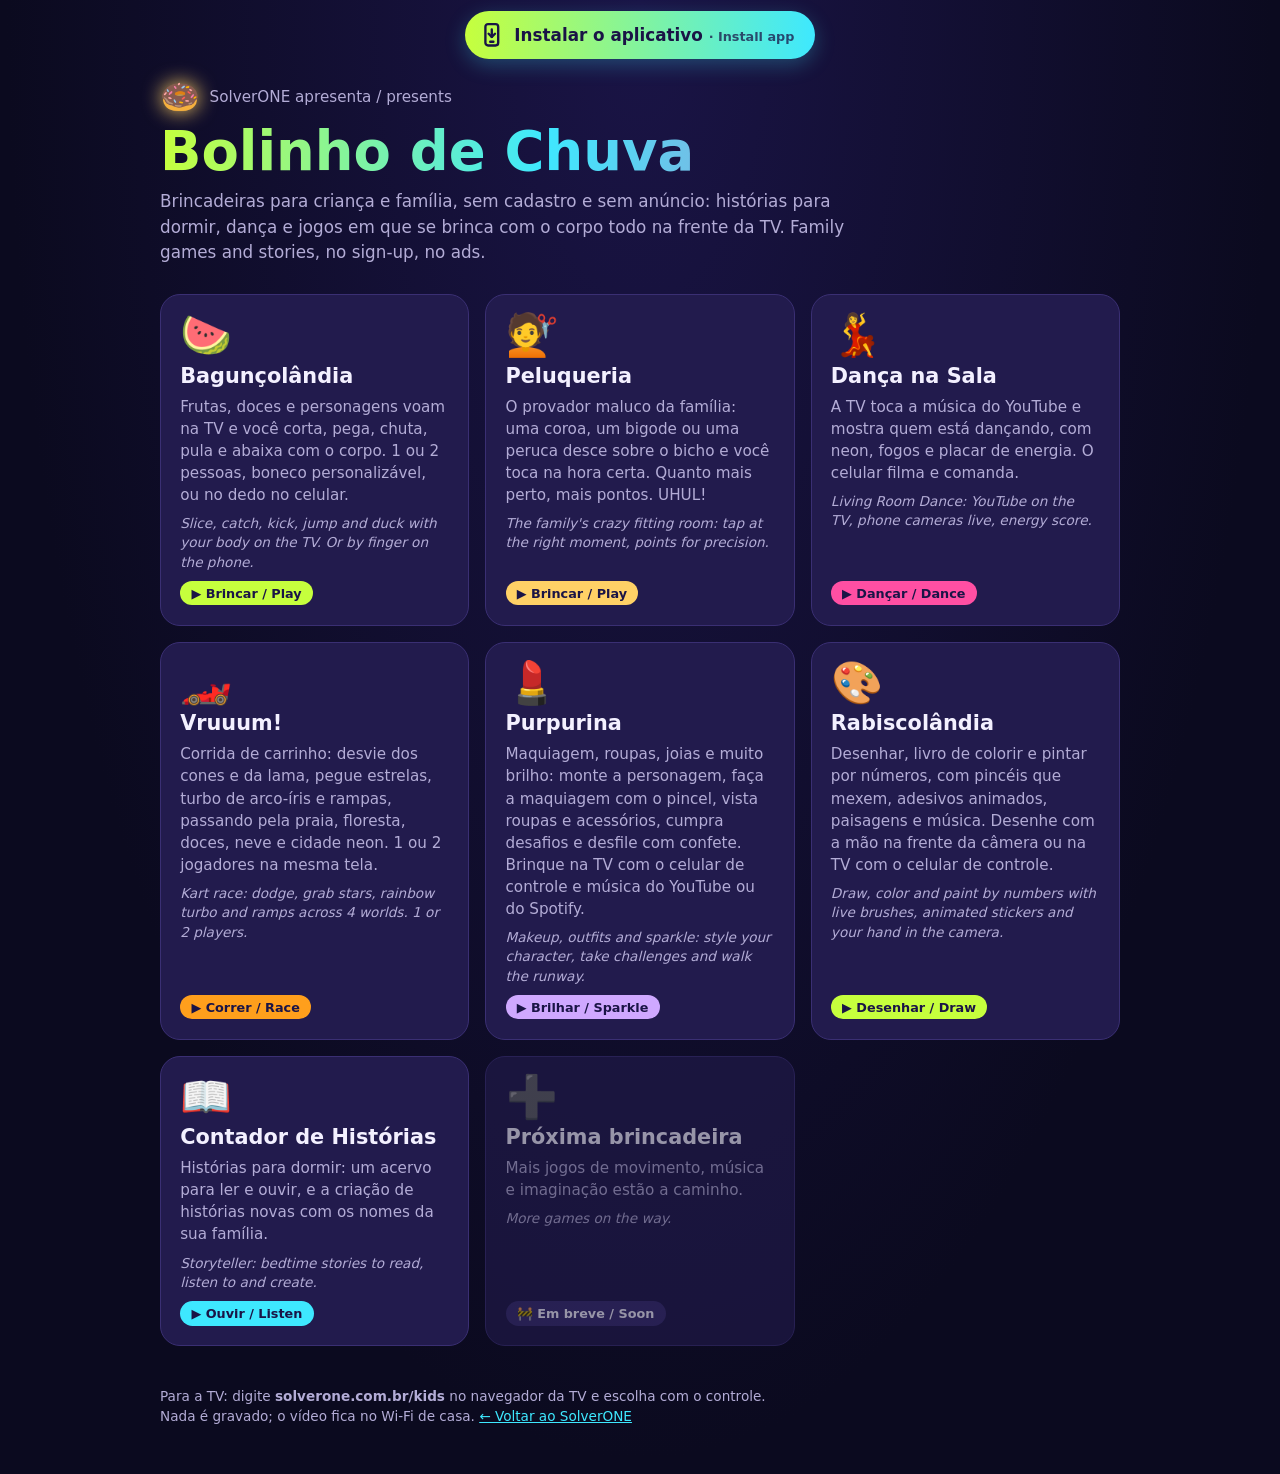
==== bolinho-de-chuva/index.html @ e6a18c1c "Bolinho de Chuva: botão fixo 'Instalar o aplicativo' (celular, computador e TV) Um botão só no topo " ====
<!DOCTYPE html>
<html lang="pt-BR">
<head>
<meta charset="UTF-8">
<meta name="viewport" content="width=device-width, initial-scale=1.0">
<title>Bolinho de Chuva — brincadeiras para a família · SolverONE</title>
<meta name="description" content="Bolinho de Chuva: as brincadeiras da SolverONE para crianças e família. Histórias, dança, corrida e jogos de movimento na TV. / Family games and stories.">
<meta name="theme-color" content="#0b0a1f">
<link rel="icon" href="../FeatureTesting/baguncolandia/icone-192.png">
<link rel="manifest" href="manifest.webmanifest">
<link rel="apple-touch-icon" href="icone-180.png">
<meta name="apple-mobile-web-app-title" content="Bolinho">
<meta name="mobile-web-app-capable" content="yes">
<!--
  Bolinho de Chuva — a "estante" das brincadeiras para criança da SolverONE.
  Para acrescentar uma brincadeira: copie um <a class="card"> abaixo e troque ícone, nome, texto e link.
  PT e EN lado a lado.
  O único script é o do botão fixo "Instalar o aplicativo" no topo: com um toque instala o Bolinho no
  aparelho (manifest.webmanifest + sw.js nesta pasta) e, onde o navegador não instala sozinho, mostra
  o passo a passo daquele aparelho (iPhone, Android, navegador da Samsung, computador, TV).
-->
<style>
:root{--bg:#0b0a1f;--bg2:#1a1446;--card:#221b4d;--text:#f3f0ff;--muted:#b3acd6;--border:#3a2f73;--lima:#c6ff3d;--rosa:#ff4fa3;--ciano:#3ee8ff;--ouro:#ffd166}
*{box-sizing:border-box;margin:0}
body{font-family:system-ui,-apple-system,'Segoe UI',Roboto,sans-serif;background:radial-gradient(ellipse at 50% 0%,var(--bg2),var(--bg) 70%);color:var(--text);min-height:100vh;padding:1.5rem 1rem 3rem}
.wrap{max-width:60rem;margin:0 auto}
.marca{display:flex;align-items:center;gap:.6rem;color:var(--muted);font-size:.95rem}
.marca span{font-size:2rem;filter:drop-shadow(0 0 10px var(--ouro))}
h1{font-size:clamp(2rem,6vw,3.4rem);line-height:1.05;margin:.4rem 0 .6rem;background:linear-gradient(90deg,var(--lima),var(--ciano) 40%,var(--rosa));-webkit-background-clip:text;background-clip:text;color:transparent}
.sub{color:var(--muted);font-size:1.05rem;line-height:1.5;max-width:46rem}
.grid{display:grid;grid-template-columns:repeat(auto-fit,minmax(16rem,1fr));gap:1rem;margin-top:1.8rem}
.card{display:flex;flex-direction:column;gap:.5rem;background:var(--card);border:1px solid var(--border);border-radius:20px;padding:1.2rem;text-decoration:none;color:inherit;transition:transform .15s ease-out,box-shadow .15s;min-height:44px}
.card:hover,.card:focus-visible{transform:translateY(-3px);box-shadow:0 0 0 2px var(--c),0 12px 30px rgba(0,0,0,.4);outline:none}
.card .ico{font-size:2.6rem;line-height:1}
.card h2{font-size:1.3rem}
.card p{color:var(--muted);line-height:1.45;font-size:.95rem}
.card .tag{align-self:flex-start;margin-top:auto;font-size:.8rem;font-weight:700;color:#1a1446;background:var(--c);padding:.3rem .7rem;border-radius:999px}
.card .en{color:var(--muted);font-size:.85rem;font-style:italic}
.breve{opacity:.6}
.breve .tag{background:var(--border);color:var(--text)}
footer{margin-top:2.5rem;color:var(--muted);font-size:.85rem;line-height:1.5}
footer a{color:var(--ciano)}
/* Botão fixo de instalar */
body{padding-top:0}
.instalar{position:sticky;top:0;z-index:10;display:flex;justify-content:center;padding:.7rem 0 .8rem;margin-bottom:.4rem;pointer-events:none}
.instalar .btn-inst{pointer-events:auto}
.instalar[hidden]{display:none}
.btn-inst{display:inline-flex;align-items:center;gap:.6rem;min-height:48px;padding:.55rem 1.3rem .55rem .9rem;border:0;border-radius:999px;font:inherit;font-weight:800;font-size:1.05rem;color:#1a1446;background:linear-gradient(90deg,var(--lima),var(--ciano));box-shadow:0 6px 20px rgba(62,232,255,.25);cursor:pointer}
.btn-inst svg{width:1.6rem;height:1.6rem;flex:none}
.btn-inst small{font-weight:600;font-size:.8rem;opacity:.75}
.btn-inst:hover,.btn-inst:focus-visible{outline:3px solid var(--ouro);outline-offset:3px}
.btn-inst.ok{background:var(--lima)}
.passos-fundo{position:fixed;inset:0;z-index:20;background:rgba(5,4,20,.7);display:flex;align-items:flex-end;justify-content:center;padding:1rem;opacity:0;transition:opacity .2s ease-out}
.passos-fundo[hidden]{display:none}
.passos-fundo.aberto{opacity:1}
.passos{background:var(--card);border:1px solid var(--border);border-radius:20px;max-width:30rem;width:100%;max-height:90vh;overflow:auto;padding:1.3rem 1.3rem 1.1rem;transform:translateY(24px);transition:transform .2s ease-out}
.passos-fundo.aberto .passos{transform:none}
@media (min-width:40rem){.passos-fundo{align-items:center}}
.passos-topo{display:flex;align-items:center;gap:.7rem;margin-bottom:.8rem}
.passos-topo img{width:48px;height:48px;border-radius:12px}
.passos h2{font-size:1.2rem;flex:1}
.fechar{width:44px;height:44px;border:0;border-radius:50%;background:var(--border);color:var(--text);font-size:1.3rem;cursor:pointer;flex:none}
.passos ol{padding-left:1.4rem;line-height:1.55;margin:.6rem 0}
.passos li{margin:.35rem 0}
.passos p{line-height:1.5;margin:.5rem 0}
.passos .en{color:var(--muted);font-size:.85rem;font-style:italic}
.passos .aviso{background:rgba(255,209,102,.12);border-left:3px solid var(--ouro);padding:.5rem .7rem;border-radius:8px}
.passos a{color:var(--ciano)}
.passos a.b-forte{color:#1a1446}
.passos-botoes{display:flex;flex-wrap:wrap;gap:.6rem;margin-top:1rem}
.passos-botoes a,.passos-botoes button{min-height:44px;padding:.5rem 1rem;border-radius:999px;font:inherit;font-weight:700;cursor:pointer;text-decoration:none;display:inline-flex;align-items:center;border:0}
.b-forte{background:var(--lima);color:#1a1446}
.b-leve{background:transparent;color:var(--text);border:1px solid var(--border)!important}
@media (prefers-reduced-motion:reduce){.card,.passos,.passos-fundo{transition:none}}
</style>
</head>
<body>
<div class="wrap">
  <div class="instalar" id="instalar">
    <button type="button" class="btn-inst" id="btnInstalar" aria-haspopup="dialog">
      <svg viewBox="0 0 24 24" fill="none" stroke="currentColor" stroke-width="2.2" stroke-linecap="round" stroke-linejoin="round" aria-hidden="true"><rect x="6" y="2" width="12" height="20" rx="2.5"/><path d="M12 7v7"/><path d="M9 11l3 3 3-3"/><path d="M10.5 18.5h3"/></svg>
      <span id="txtInstalar">Instalar o aplicativo <small>· Install app</small></span>
    </button>
  </div>
  <div class="marca"><span>🍩</span> SolverONE apresenta / presents</div>
  <h1>Bolinho de Chuva</h1>
  <p class="sub">Brincadeiras para criança e família, sem cadastro e sem anúncio: histórias para dormir, dança e jogos em que se brinca com o corpo todo na frente da TV. <span class="en">Family games and stories, no sign-up, no ads.</span></p>

  <div class="grid">
    <a class="card" style="--c:#c6ff3d" href="https://solverone.com.br/FeatureTesting/baguncolandia/">
      <div class="ico">🍉</div>
      <h2>Bagunçolândia</h2>
      <p>Frutas, doces e personagens voam na TV e você corta, pega, chuta, pula e abaixa com o corpo. 1 ou 2 pessoas, boneco personalizável, ou no dedo no celular.</p>
      <p class="en">Slice, catch, kick, jump and duck with your body on the TV. Or by finger on the phone.</p>
      <span class="tag">▶ Brincar / Play</span>
    </a>
    <a class="card" style="--c:#ffd166" href="https://solverone.com.br/FeatureTesting/peluqueria/">
      <div class="ico">💇</div>
      <h2>Peluqueria</h2>
      <p>O provador maluco da família: uma coroa, um bigode ou uma peruca desce sobre o bicho e você toca na hora certa. Quanto mais perto, mais pontos. UHUL!</p>
      <p class="en">The family's crazy fitting room: tap at the right moment, points for precision.</p>
      <span class="tag">▶ Brincar / Play</span>
    </a>
    <a class="card" style="--c:#ff4fa3" href="https://solverone.com.br/FeatureTesting/danca-na-sala.html">
      <div class="ico">💃</div>
      <h2>Dança na Sala</h2>
      <p>A TV toca a música do YouTube e mostra quem está dançando, com neon, fogos e placar de energia. O celular filma e comanda.</p>
      <p class="en">Living Room Dance: YouTube on the TV, phone cameras live, energy score.</p>
      <span class="tag">▶ Dançar / Dance</span>
    </a>
    <a class="card" style="--c:#ff9f1c" href="https://solverone.com.br/FeatureTesting/vruuum/">
      <div class="ico">🏎️</div>
      <h2>Vruuum!</h2>
      <p>Corrida de carrinho: desvie dos cones e da lama, pegue estrelas, turbo de arco-íris e rampas, passando pela praia, floresta, doces, neve e cidade neon. 1 ou 2 jogadores na mesma tela.</p>
      <p class="en">Kart race: dodge, grab stars, rainbow turbo and ramps across 4 worlds. 1 or 2 players.</p>
      <span class="tag">▶ Correr / Race</span>
    </a>
    <a class="card" style="--c:#cfa8ff" href="https://solverone.com.br/FeatureTesting/purpurina/">
      <div class="ico">💄</div>
      <h2>Purpurina</h2>
      <p>Maquiagem, roupas, joias e muito brilho: monte a personagem, faça a maquiagem com o pincel, vista roupas e acessórios, cumpra desafios e desfile com confete. Brinque na TV com o celular de controle e música do YouTube ou do Spotify.</p>
      <p class="en">Makeup, outfits and sparkle: style your character, take challenges and walk the runway.</p>
      <span class="tag">▶ Brilhar / Sparkle</span>
    </a>
    <a class="card" style="--c:#c6ff3d" href="https://solverone.com.br/FeatureTesting/rabiscolandia/">
      <div class="ico">🎨</div>
      <h2>Rabiscolândia</h2>
      <p>Desenhar, livro de colorir e pintar por números, com pincéis que mexem, adesivos animados, paisagens e música. Desenhe com a mão na frente da câmera ou na TV com o celular de controle.</p>
      <p class="en">Draw, color and paint by numbers with live brushes, animated stickers and your hand in the camera.</p>
      <span class="tag">▶ Desenhar / Draw</span>
    </a>
    <a class="card" style="--c:#3ee8ff" href="https://solverone.com.br/contador-de-historias/">
      <div class="ico">📖</div>
      <h2>Contador de Histórias</h2>
      <p>Histórias para dormir: um acervo para ler e ouvir, e a criação de histórias novas com os nomes da sua família.</p>
      <p class="en">Storyteller: bedtime stories to read, listen to and create.</p>
      <span class="tag">▶ Ouvir / Listen</span>
    </a>
    <a class="card breve" style="--c:#ffd166" href="#" aria-disabled="true" tabindex="-1">
      <div class="ico">➕</div>
      <h2>Próxima brincadeira</h2>
      <p>Mais jogos de movimento, música e imaginação estão a caminho.</p>
      <p class="en">More games on the way.</p>
      <span class="tag">🚧 Em breve / Soon</span>
    </a>
  </div>

  <footer>
    <p>Para a TV: digite <b>solverone.com.br/kids</b> no navegador da TV e escolha com o controle.</p>
    <p>Nada é gravado; o vídeo fica no Wi-Fi de casa. <a href="https://solverone.com.br/">← Voltar ao SolverONE</a></p>
  </footer>
</div>

<div class="passos-fundo" id="passosFundo" hidden>
  <div class="passos" role="dialog" aria-modal="true" aria-labelledby="passosTitulo">
    <div class="passos-topo">
      <img src="icone-192.png" alt="">
      <h2 id="passosTitulo">Instalar o Bolinho de Chuva</h2>
      <button type="button" class="fechar" id="passosFechar" aria-label="Fechar / Close">✕</button>
    </div>
    <div id="passosCorpo"></div>
    <div class="passos-botoes">
      <button type="button" class="b-leve" id="jaInstalei">✓ Já instalei / Done</button>
    </div>
  </div>
</div>

<script>
/*
  Botão "Instalar o aplicativo". Um botão só, para qualquer aparelho:
  - Chrome, Edge, Samsung no Android e Chrome/Edge no computador entregam a janela de instalar
    (beforeinstallprompt): o toque instala na hora.
  - Onde o navegador não tem essa janela (iPhone, Mac, Firefox, TV, navegador dentro de outro app),
    o toque abre o passo a passo daquele aparelho, detectado sem perguntar.
  - Já aberto como aplicativo, o botão some. "Já instalei" também esconde (se o navegador voltar a
    oferecer a instalação, é porque não está instalado, e o botão volta).
*/
(function () {
  var ua = navigator.userAgent;
  var barra = document.getElementById('instalar');
  var botao = document.getElementById('btnInstalar');
  var texto = document.getElementById('txtInstalar');
  var fundo = document.getElementById('passosFundo');
  var corpo = document.getElementById('passosCorpo');
  var CHAVE = 'bolinho:instalado';
  var pedido = null; // janela de instalar guardada pelo navegador

  function ler() { try { return localStorage.getItem(CHAVE); } catch (e) { return null; } }
  function gravar(v) { try { if (v) localStorage.setItem(CHAVE, v); else localStorage.removeItem(CHAVE); } catch (e) {} }

  var comoApp = (window.matchMedia && (matchMedia('(display-mode: standalone)').matches || matchMedia('(display-mode: fullscreen)').matches || matchMedia('(display-mode: minimal-ui)').matches)) || navigator.standalone === true;
  if (comoApp) { barra.hidden = true; return; }
  if (ler()) barra.hidden = true;

  if ('serviceWorker' in navigator) {
    window.addEventListener('load', function () { navigator.serviceWorker.register('sw.js').catch(function () {}); });
  }

  window.addEventListener('beforeinstallprompt', function (e) {
    e.preventDefault();
    pedido = e;
    gravar(null);       // o navegador diz que ainda não está instalado
    barra.hidden = false;
  });
  window.addEventListener('appinstalled', function () {
    pedido = null;
    gravar('1');
    pronto();
  });

  function pronto() {
    botao.classList.add('ok');
    texto.innerHTML = '✓ Instalado! Procure o ícone Bolinho <small>· Installed!</small>';
    setTimeout(function () { barra.hidden = true; }, 6000);
  }

  // Qual aparelho e navegador é (para escrever o passo a passo certo).
  var tv = /SmartTV|SMART-TV|Web0S|WebOS|Tizen|NetCast|HbbTV|BRAVIA|VIDAA|Roku|AFT[A-Z]|Android TV|GoogleTV|CrKey/i.test(ua);
  var ios = /iPhone|iPad|iPod/.test(ua) || (/Macintosh/.test(ua) && navigator.maxTouchPoints > 1);
  var android = /Android/.test(ua);
  var samsung = /SamsungBrowser/.test(ua) && !tv;
  var dentroDeApp = /FBAN|FBAV|Instagram|Line\/|WhatsApp|; wv\)|GSA\//.test(ua);
  var firefox = /Firefox|FxiOS/.test(ua);
  var edge = /Edg\//.test(ua);
  var macSafari = /Macintosh/.test(ua) && /Safari/.test(ua) && !/Chrome|Chromium|Edg|Firefox/.test(ua) && !ios;
  var endereco = location.href.split('#')[0];

  function linkChrome() {
    return 'intent://' + location.host + location.pathname + '#Intent;scheme=https;package=com.android.chrome;S.browser_fallback_url=' + encodeURIComponent(endereco) + ';end';
  }

  function passos() {
    if (tv) return '<p>Na TV não existe "instalar" pelo navegador, mas dá para deixar o Bolinho a um clique:</p>' +
      '<ol><li>Com o Bolinho aberto, aperte o botão de <b>menu</b> do navegador da TV (às vezes é a engrenagem ou os <b>três pontinhos</b>).</li>' +
      '<li>Escolha <b>Adicionar aos favoritos</b> (em algumas TVs aparece <b>Fixar na tela inicial</b> ou <b>Adicionar à página inicial</b>: use esse, se tiver).</li>' +
      '<li>Da próxima vez, abra o navegador e escolha <b>Bolinho de Chuva</b> nos favoritos.</li></ol>' +
      '<p class="en">On the TV: open the browser menu and choose "Add to favorites" (or "Pin to home", if your TV has it).</p>' +
      '<p class="aviso">TV LG: dá para ter o ícone na barra de apps, igual ao Netflix. Peça para alguém seguir no computador o <a href="https://github.com/MarceloNeco/FeatureTesting/blob/main/tv-lg-kids/LEIA-ME.md" target="_blank" rel="noopener">passo a passo da TV LG</a>.</p>';
    if (ios) return '<ol><li>Abra esta página no <b>Safari</b> (se estiver dentro de outro app, toque em <b>Abrir no Safari</b>).</li>' +
      '<li>Toque em <b>Compartilhar</b> (o quadrado com a seta para cima ⬆, embaixo ou no topo da tela).</li>' +
      '<li>Role a lista e toque em <b>Adicionar à Tela de Início</b>.</li>' +
      '<li>Toque em <b>Adicionar</b>. O ícone do Bolinho aparece junto dos seus apps.</li></ol>' +
      '<p class="en">iPhone/iPad: Safari → Share ⬆ → Add to Home Screen → Add.</p>';
    if (samsung) return '<p>No navegador da Samsung, instalar pode mostrar um alerta do Google ("app de risco"). O Bolinho não tem risco nenhum: o alerta é do jeito que esse navegador instala. Pelo <b>Chrome</b> instala sem alerta:</p>' +
      '<ol><li>Toque em <b>Abrir no Chrome</b> (botão abaixo).</li>' +
      '<li>No Chrome, toque de novo em <b>Instalar o aplicativo</b>, no topo da página.</li>' +
      '<li>Toque em <b>Instalar</b>. Pronto: o ícone aparece na tela do celular.</li></ol>' +
      '<p class="aviso">Já apareceu o alerta? Toque em <b>OK</b> e siga os passos acima.</p>' +
      '<p class="en">Samsung Internet may show a Google "risky app" alert. Install from Chrome instead.</p>' +
      '<div class="passos-botoes"><a class="b-forte" href="' + linkChrome() + '">Abrir no Chrome / Open in Chrome</a></div>';
    if (android && dentroDeApp) return '<p>Você abriu o Bolinho dentro de outro app (WhatsApp, Instagram…). Para instalar, abra no Chrome:</p>' +
      '<ol><li>Toque em <b>Abrir no Chrome</b> (botão abaixo) ou nos <b>três pontinhos ⋮</b> e em <b>Abrir no navegador</b>.</li>' +
      '<li>No Chrome, toque em <b>Instalar o aplicativo</b>, no topo da página.</li></ol>' +
      '<p class="en">Opened inside another app: open in Chrome, then tap "Install app".</p>' +
      '<div class="passos-botoes"><a class="b-forte" href="' + linkChrome() + '">Abrir no Chrome / Open in Chrome</a></div>';
    if (android) return '<ol><li>Toque nos <b>três pontinhos ⋮</b> do navegador (no canto de cima ou de baixo).</li>' +
      '<li>Toque em <b>Instalar app</b> ou <b>Adicionar à tela inicial</b>.</li>' +
      '<li>Confirme em <b>Instalar</b>. O ícone do Bolinho aparece junto dos seus apps.</li></ol>' +
      '<p class="en">Android: browser menu ⋮ → Install app (or Add to Home screen).</p>' +
      '<p class="aviso">Se essa opção não aparecer, talvez o Bolinho já esteja instalado: procure o ícone <b>Bolinho</b> nos seus apps.</p>';
    if (macSafari) return '<ol><li>No menu do topo da tela, clique em <b>Arquivo</b>.</li>' +
      '<li>Clique em <b>Adicionar ao Dock</b> e em <b>Adicionar</b>.</li></ol>' +
      '<p class="en">Mac Safari: File → Add to Dock.</p>';
    if (firefox) return '<p>O Firefox do computador não instala sites como aplicativo. Abra esta mesma página no <b>Chrome</b> ou no <b>Edge</b> e toque em <b>Instalar o aplicativo</b>.</p>' +
      '<p>Ou, para ter só um atalho: aperte <b>Ctrl + D</b> (no Mac, <b>⌘ + D</b>) para guardar nos favoritos.</p>' +
      '<p class="en">Firefox desktop cannot install sites: use Chrome or Edge, or press Ctrl+D to bookmark.</p>';
    if (edge) return '<ol><li>Clique nos <b>três pontinhos ⋯</b> no canto de cima do Edge.</li>' +
      '<li>Clique em <b>Aplicativos</b> → <b>Instalar este site como um aplicativo</b>.</li>' +
      '<li>Clique em <b>Instalar</b>. O Bolinho abre na janela dele e ganha ícone no menu Iniciar.</li></ol>' +
      '<p class="en">Edge: ⋯ → Apps → Install this site as an app.</p>' +
      '<p class="aviso">Se a opção não aparecer, o Bolinho já deve estar instalado: procure <b>Bolinho de Chuva</b> no menu Iniciar.</p>';
    return '<ol><li>Clique no ícone de <b>instalar</b> no fim da barra de endereço (um monitor com uma seta ⤓), se aparecer.</li>' +
      '<li>Ou clique nos <b>três pontinhos ⋮</b> → <b>Transmitir, salvar e compartilhar</b> → <b>Instalar página como app</b>.</li>' +
      '<li>Clique em <b>Instalar</b>. O Bolinho abre na janela dele, com ícone na área de trabalho.</li></ol>' +
      '<p class="en">Chrome: install icon in the address bar, or ⋮ → Cast, save and share → Install page as app.</p>' +
      '<p class="aviso">Se nada disso aparecer, o Bolinho já deve estar instalado: procure <b>Bolinho de Chuva</b> nos seus programas.</p>';
  }

  // Janela de passos: abre com movimento curto, fecha no ✕, no Esc, tocando fora e no Voltar do celular.
  var naHistoria = false;
  function abrir() {
    corpo.innerHTML = passos();
    fundo.hidden = false;
    requestAnimationFrame(function () { fundo.classList.add('aberto'); });
    document.getElementById('passosFechar').focus();
    try { history.pushState({ bolinhoPassos: 1 }, ''); naHistoria = true; } catch (e) {}
  }
  function fechar(pelaHistoria) {
    if (fundo.hidden) return;
    fundo.classList.remove('aberto');
    fundo.hidden = true;
    botao.focus();
    if (naHistoria && !pelaHistoria) { naHistoria = false; history.back(); }
    naHistoria = false;
  }
  window.addEventListener('popstate', function () { if (!fundo.hidden) fechar(true); });
  document.getElementById('passosFechar').addEventListener('click', function () { fechar(); });
  fundo.addEventListener('click', function (e) { if (e.target === fundo) fechar(); });
  document.addEventListener('keydown', function (e) { if (e.key === 'Escape') fechar(); });
  document.getElementById('jaInstalei').addEventListener('click', function () {
    gravar('1'); fechar(); barra.hidden = true;
  });

  botao.addEventListener('click', function () {
    if (!pedido) { abrir(); return; }
    var p = pedido;
    pedido = null; // a janela do navegador só pode ser usada uma vez
    p.prompt();
    p.userChoice.then(function (r) {
      if (r && r.outcome === 'accepted') { gravar('1'); pronto(); }
    }).catch(function () {});
  });
})();
</script>
</body>
</html>
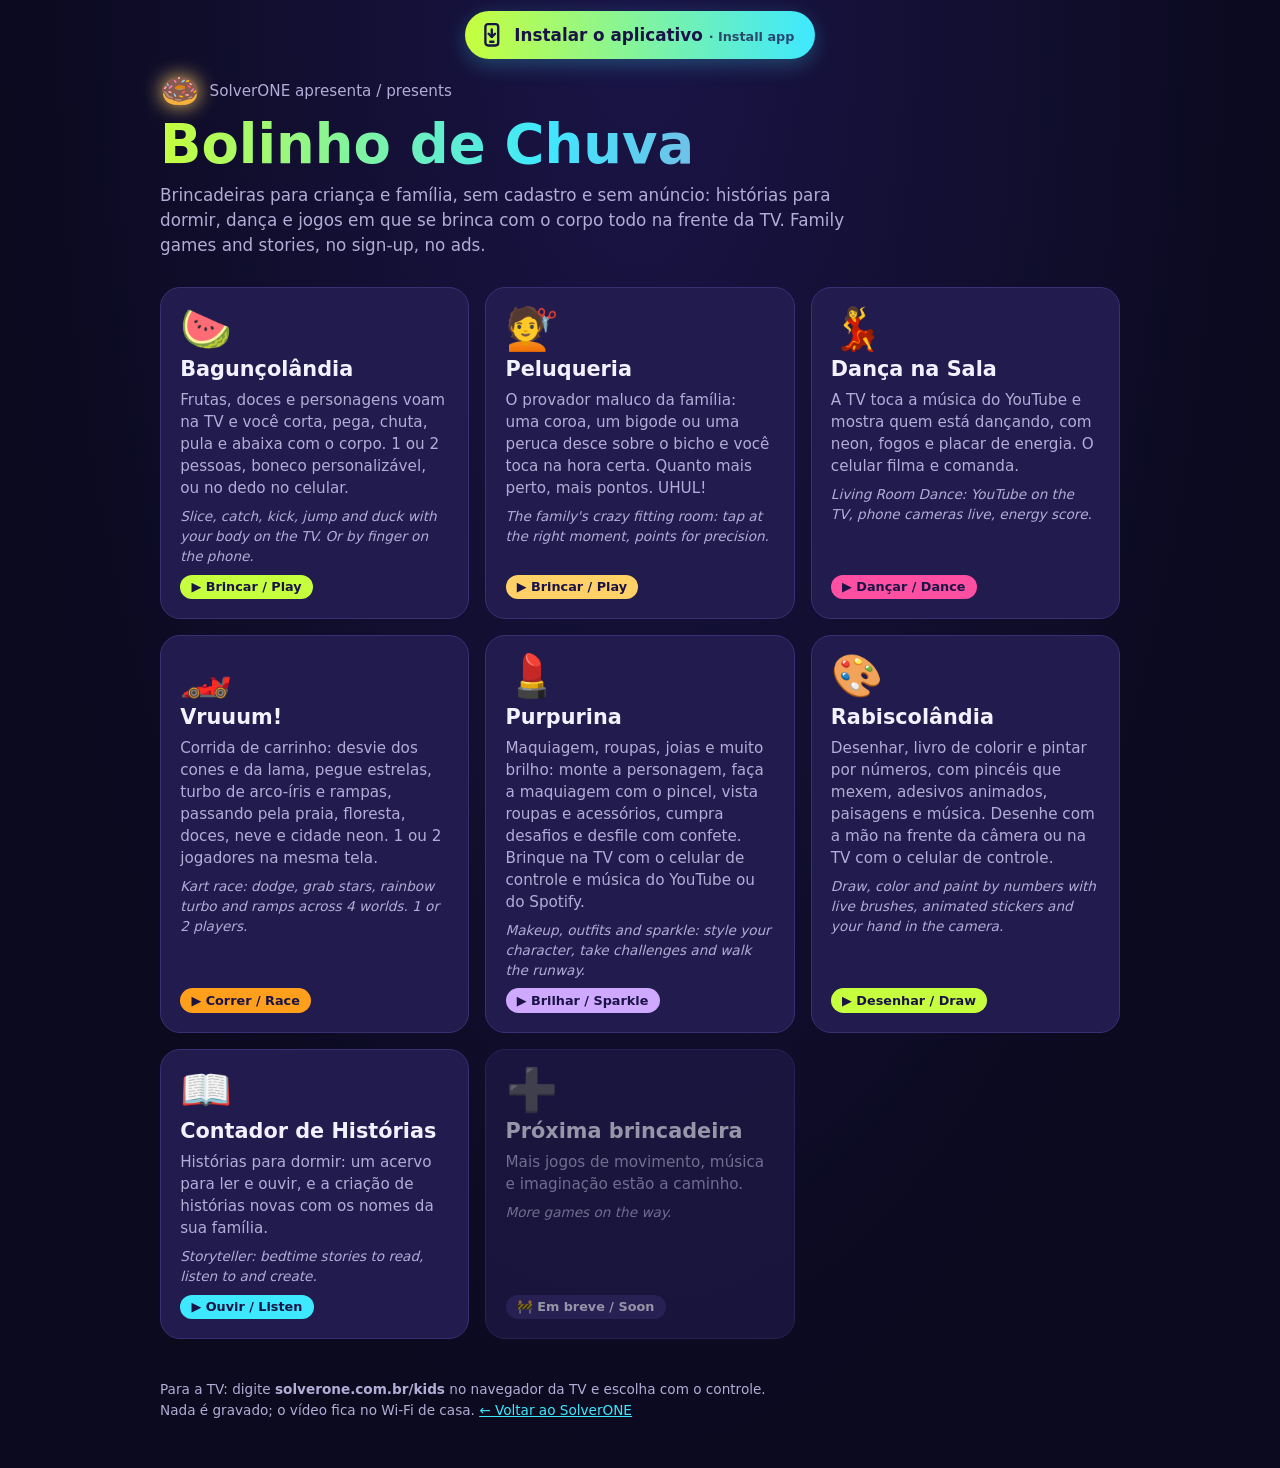
==== commit bbe45b29: "Bolinho: botão de instalar também na tela da TV (/kids) e passo a passo do tablet Fire - instalar.js" ====
--- a/bolinho-de-chuva/index.html
+++ b/bolinho-de-chuva/index.html
@@ -15,9 +15,9 @@
   Bolinho de Chuva — a "estante" das brincadeiras para criança da SolverONE.
   Para acrescentar uma brincadeira: copie um <a class="card"> abaixo e troque ícone, nome, texto e link.
   PT e EN lado a lado.
-  O único script é o do botão fixo "Instalar o aplicativo" no topo: com um toque instala o Bolinho no
-  aparelho (manifest.webmanifest + sw.js nesta pasta) e, onde o navegador não instala sozinho, mostra
-  o passo a passo daquele aparelho (iPhone, Android, navegador da Samsung, computador, TV).
+  O único script é o instalar.js: o botão fixo "Instalar o aplicativo" no topo, que com um toque instala
+  o Bolinho no aparelho (manifest.webmanifest + sw.js nesta pasta) e, onde o navegador não instala
+  sozinho, mostra o passo a passo daquele aparelho (iPhone, Android, Fire, Samsung, computador, TV).
 -->
 <style>
 :root{--bg:#0b0a1f;--bg2:#1a1446;--card:#221b4d;--text:#f3f0ff;--muted:#b3acd6;--border:#3a2f73;--lima:#c6ff3d;--rosa:#ff4fa3;--ciano:#3ee8ff;--ouro:#ffd166}
@@ -40,48 +40,12 @@
 .breve .tag{background:var(--border);color:var(--text)}
 footer{margin-top:2.5rem;color:var(--muted);font-size:.85rem;line-height:1.5}
 footer a{color:var(--ciano)}
-/* Botão fixo de instalar */
 body{padding-top:0}
-.instalar{position:sticky;top:0;z-index:10;display:flex;justify-content:center;padding:.7rem 0 .8rem;margin-bottom:.4rem;pointer-events:none}
-.instalar .btn-inst{pointer-events:auto}
-.instalar[hidden]{display:none}
-.btn-inst{display:inline-flex;align-items:center;gap:.6rem;min-height:48px;padding:.55rem 1.3rem .55rem .9rem;border:0;border-radius:999px;font:inherit;font-weight:800;font-size:1.05rem;color:#1a1446;background:linear-gradient(90deg,var(--lima),var(--ciano));box-shadow:0 6px 20px rgba(62,232,255,.25);cursor:pointer}
-.btn-inst svg{width:1.6rem;height:1.6rem;flex:none}
-.btn-inst small{font-weight:600;font-size:.8rem;opacity:.75}
-.btn-inst:hover,.btn-inst:focus-visible{outline:3px solid var(--ouro);outline-offset:3px}
-.btn-inst.ok{background:var(--lima)}
-.passos-fundo{position:fixed;inset:0;z-index:20;background:rgba(5,4,20,.7);display:flex;align-items:flex-end;justify-content:center;padding:1rem;opacity:0;transition:opacity .2s ease-out}
-.passos-fundo[hidden]{display:none}
-.passos-fundo.aberto{opacity:1}
-.passos{background:var(--card);border:1px solid var(--border);border-radius:20px;max-width:30rem;width:100%;max-height:90vh;overflow:auto;padding:1.3rem 1.3rem 1.1rem;transform:translateY(24px);transition:transform .2s ease-out}
-.passos-fundo.aberto .passos{transform:none}
-@media (min-width:40rem){.passos-fundo{align-items:center}}
-.passos-topo{display:flex;align-items:center;gap:.7rem;margin-bottom:.8rem}
-.passos-topo img{width:48px;height:48px;border-radius:12px}
-.passos h2{font-size:1.2rem;flex:1}
-.fechar{width:44px;height:44px;border:0;border-radius:50%;background:var(--border);color:var(--text);font-size:1.3rem;cursor:pointer;flex:none}
-.passos ol{padding-left:1.4rem;line-height:1.55;margin:.6rem 0}
-.passos li{margin:.35rem 0}
-.passos p{line-height:1.5;margin:.5rem 0}
-.passos .en{color:var(--muted);font-size:.85rem;font-style:italic}
-.passos .aviso{background:rgba(255,209,102,.12);border-left:3px solid var(--ouro);padding:.5rem .7rem;border-radius:8px}
-.passos a{color:var(--ciano)}
-.passos a.b-forte{color:#1a1446}
-.passos-botoes{display:flex;flex-wrap:wrap;gap:.6rem;margin-top:1rem}
-.passos-botoes a,.passos-botoes button{min-height:44px;padding:.5rem 1rem;border-radius:999px;font:inherit;font-weight:700;cursor:pointer;text-decoration:none;display:inline-flex;align-items:center;border:0}
-.b-forte{background:var(--lima);color:#1a1446}
-.b-leve{background:transparent;color:var(--text);border:1px solid var(--border)!important}
-@media (prefers-reduced-motion:reduce){.card,.passos,.passos-fundo{transition:none}}
+@media (prefers-reduced-motion:reduce){.card{transition:none}}
 </style>
 </head>
 <body>
 <div class="wrap">
-  <div class="instalar" id="instalar">
-    <button type="button" class="btn-inst" id="btnInstalar" aria-haspopup="dialog">
-      <svg viewBox="0 0 24 24" fill="none" stroke="currentColor" stroke-width="2.2" stroke-linecap="round" stroke-linejoin="round" aria-hidden="true"><rect x="6" y="2" width="12" height="20" rx="2.5"/><path d="M12 7v7"/><path d="M9 11l3 3 3-3"/><path d="M10.5 18.5h3"/></svg>
-      <span id="txtInstalar">Instalar o aplicativo <small>· Install app</small></span>
-    </button>
-  </div>
   <div class="marca"><span>🍩</span> SolverONE apresenta / presents</div>
   <h1>Bolinho de Chuva</h1>
   <p class="sub">Brincadeiras para criança e família, sem cadastro e sem anúncio: histórias para dormir, dança e jogos em que se brinca com o corpo todo na frente da TV. <span class="en">Family games and stories, no sign-up, no ads.</span></p>
@@ -151,166 +115,6 @@
   </footer>
 </div>
 
-<div class="passos-fundo" id="passosFundo" hidden>
-  <div class="passos" role="dialog" aria-modal="true" aria-labelledby="passosTitulo">
-    <div class="passos-topo">
-      <img src="icone-192.png" alt="">
-      <h2 id="passosTitulo">Instalar o Bolinho de Chuva</h2>
-      <button type="button" class="fechar" id="passosFechar" aria-label="Fechar / Close">✕</button>
-    </div>
-    <div id="passosCorpo"></div>
-    <div class="passos-botoes">
-      <button type="button" class="b-leve" id="jaInstalei">✓ Já instalei / Done</button>
-    </div>
-  </div>
-</div>
-
-<script>
-/*
-  Botão "Instalar o aplicativo". Um botão só, para qualquer aparelho:
-  - Chrome, Edge, Samsung no Android e Chrome/Edge no computador entregam a janela de instalar
-    (beforeinstallprompt): o toque instala na hora.
-  - Onde o navegador não tem essa janela (iPhone, Mac, Firefox, TV, navegador dentro de outro app),
-    o toque abre o passo a passo daquele aparelho, detectado sem perguntar.
-  - Já aberto como aplicativo, o botão some. "Já instalei" também esconde (se o navegador voltar a
-    oferecer a instalação, é porque não está instalado, e o botão volta).
-*/
-(function () {
-  var ua = navigator.userAgent;
-  var barra = document.getElementById('instalar');
-  var botao = document.getElementById('btnInstalar');
-  var texto = document.getElementById('txtInstalar');
-  var fundo = document.getElementById('passosFundo');
-  var corpo = document.getElementById('passosCorpo');
-  var CHAVE = 'bolinho:instalado';
-  var pedido = null; // janela de instalar guardada pelo navegador
-
-  function ler() { try { return localStorage.getItem(CHAVE); } catch (e) { return null; } }
-  function gravar(v) { try { if (v) localStorage.setItem(CHAVE, v); else localStorage.removeItem(CHAVE); } catch (e) {} }
-
-  var comoApp = (window.matchMedia && (matchMedia('(display-mode: standalone)').matches || matchMedia('(display-mode: fullscreen)').matches || matchMedia('(display-mode: minimal-ui)').matches)) || navigator.standalone === true;
-  if (comoApp) { barra.hidden = true; return; }
-  if (ler()) barra.hidden = true;
-
-  if ('serviceWorker' in navigator) {
-    window.addEventListener('load', function () { navigator.serviceWorker.register('sw.js').catch(function () {}); });
-  }
-
-  window.addEventListener('beforeinstallprompt', function (e) {
-    e.preventDefault();
-    pedido = e;
-    gravar(null);       // o navegador diz que ainda não está instalado
-    barra.hidden = false;
-  });
-  window.addEventListener('appinstalled', function () {
-    pedido = null;
-    gravar('1');
-    pronto();
-  });
-
-  function pronto() {
-    botao.classList.add('ok');
-    texto.innerHTML = '✓ Instalado! Procure o ícone Bolinho <small>· Installed!</small>';
-    setTimeout(function () { barra.hidden = true; }, 6000);
-  }
-
-  // Qual aparelho e navegador é (para escrever o passo a passo certo).
-  var tv = /SmartTV|SMART-TV|Web0S|WebOS|Tizen|NetCast|HbbTV|BRAVIA|VIDAA|Roku|AFT[A-Z]|Android TV|GoogleTV|CrKey/i.test(ua);
-  var ios = /iPhone|iPad|iPod/.test(ua) || (/Macintosh/.test(ua) && navigator.maxTouchPoints > 1);
-  var android = /Android/.test(ua);
-  var samsung = /SamsungBrowser/.test(ua) && !tv;
-  var dentroDeApp = /FBAN|FBAV|Instagram|Line\/|WhatsApp|; wv\)|GSA\//.test(ua);
-  var firefox = /Firefox|FxiOS/.test(ua);
-  var edge = /Edg\//.test(ua);
-  var macSafari = /Macintosh/.test(ua) && /Safari/.test(ua) && !/Chrome|Chromium|Edg|Firefox/.test(ua) && !ios;
-  var endereco = location.href.split('#')[0];
-
-  function linkChrome() {
-    return 'intent://' + location.host + location.pathname + '#Intent;scheme=https;package=com.android.chrome;S.browser_fallback_url=' + encodeURIComponent(endereco) + ';end';
-  }
-
-  function passos() {
-    if (tv) return '<p>Na TV não existe "instalar" pelo navegador, mas dá para deixar o Bolinho a um clique:</p>' +
-      '<ol><li>Com o Bolinho aberto, aperte o botão de <b>menu</b> do navegador da TV (às vezes é a engrenagem ou os <b>três pontinhos</b>).</li>' +
-      '<li>Escolha <b>Adicionar aos favoritos</b> (em algumas TVs aparece <b>Fixar na tela inicial</b> ou <b>Adicionar à página inicial</b>: use esse, se tiver).</li>' +
-      '<li>Da próxima vez, abra o navegador e escolha <b>Bolinho de Chuva</b> nos favoritos.</li></ol>' +
-      '<p class="en">On the TV: open the browser menu and choose "Add to favorites" (or "Pin to home", if your TV has it).</p>' +
-      '<p class="aviso">TV LG: dá para ter o ícone na barra de apps, igual ao Netflix. Peça para alguém seguir no computador o <a href="https://github.com/MarceloNeco/FeatureTesting/blob/main/tv-lg-kids/LEIA-ME.md" target="_blank" rel="noopener">passo a passo da TV LG</a>.</p>';
-    if (ios) return '<ol><li>Abra esta página no <b>Safari</b> (se estiver dentro de outro app, toque em <b>Abrir no Safari</b>).</li>' +
-      '<li>Toque em <b>Compartilhar</b> (o quadrado com a seta para cima ⬆, embaixo ou no topo da tela).</li>' +
-      '<li>Role a lista e toque em <b>Adicionar à Tela de Início</b>.</li>' +
-      '<li>Toque em <b>Adicionar</b>. O ícone do Bolinho aparece junto dos seus apps.</li></ol>' +
-      '<p class="en">iPhone/iPad: Safari → Share ⬆ → Add to Home Screen → Add.</p>';
-    if (samsung) return '<p>No navegador da Samsung, instalar pode mostrar um alerta do Google ("app de risco"). O Bolinho não tem risco nenhum: o alerta é do jeito que esse navegador instala. Pelo <b>Chrome</b> instala sem alerta:</p>' +
-      '<ol><li>Toque em <b>Abrir no Chrome</b> (botão abaixo).</li>' +
-      '<li>No Chrome, toque de novo em <b>Instalar o aplicativo</b>, no topo da página.</li>' +
-      '<li>Toque em <b>Instalar</b>. Pronto: o ícone aparece na tela do celular.</li></ol>' +
-      '<p class="aviso">Já apareceu o alerta? Toque em <b>OK</b> e siga os passos acima.</p>' +
-      '<p class="en">Samsung Internet may show a Google "risky app" alert. Install from Chrome instead.</p>' +
-      '<div class="passos-botoes"><a class="b-forte" href="' + linkChrome() + '">Abrir no Chrome / Open in Chrome</a></div>';
-    if (android && dentroDeApp) return '<p>Você abriu o Bolinho dentro de outro app (WhatsApp, Instagram…). Para instalar, abra no Chrome:</p>' +
-      '<ol><li>Toque em <b>Abrir no Chrome</b> (botão abaixo) ou nos <b>três pontinhos ⋮</b> e em <b>Abrir no navegador</b>.</li>' +
-      '<li>No Chrome, toque em <b>Instalar o aplicativo</b>, no topo da página.</li></ol>' +
-      '<p class="en">Opened inside another app: open in Chrome, then tap "Install app".</p>' +
-      '<div class="passos-botoes"><a class="b-forte" href="' + linkChrome() + '">Abrir no Chrome / Open in Chrome</a></div>';
-    if (android) return '<ol><li>Toque nos <b>três pontinhos ⋮</b> do navegador (no canto de cima ou de baixo).</li>' +
-      '<li>Toque em <b>Instalar app</b> ou <b>Adicionar à tela inicial</b>.</li>' +
-      '<li>Confirme em <b>Instalar</b>. O ícone do Bolinho aparece junto dos seus apps.</li></ol>' +
-      '<p class="en">Android: browser menu ⋮ → Install app (or Add to Home screen).</p>' +
-      '<p class="aviso">Se essa opção não aparecer, talvez o Bolinho já esteja instalado: procure o ícone <b>Bolinho</b> nos seus apps.</p>';
-    if (macSafari) return '<ol><li>No menu do topo da tela, clique em <b>Arquivo</b>.</li>' +
-      '<li>Clique em <b>Adicionar ao Dock</b> e em <b>Adicionar</b>.</li></ol>' +
-      '<p class="en">Mac Safari: File → Add to Dock.</p>';
-    if (firefox) return '<p>O Firefox do computador não instala sites como aplicativo. Abra esta mesma página no <b>Chrome</b> ou no <b>Edge</b> e toque em <b>Instalar o aplicativo</b>.</p>' +
-      '<p>Ou, para ter só um atalho: aperte <b>Ctrl + D</b> (no Mac, <b>⌘ + D</b>) para guardar nos favoritos.</p>' +
-      '<p class="en">Firefox desktop cannot install sites: use Chrome or Edge, or press Ctrl+D to bookmark.</p>';
-    if (edge) return '<ol><li>Clique nos <b>três pontinhos ⋯</b> no canto de cima do Edge.</li>' +
-      '<li>Clique em <b>Aplicativos</b> → <b>Instalar este site como um aplicativo</b>.</li>' +
-      '<li>Clique em <b>Instalar</b>. O Bolinho abre na janela dele e ganha ícone no menu Iniciar.</li></ol>' +
-      '<p class="en">Edge: ⋯ → Apps → Install this site as an app.</p>' +
-      '<p class="aviso">Se a opção não aparecer, o Bolinho já deve estar instalado: procure <b>Bolinho de Chuva</b> no menu Iniciar.</p>';
-    return '<ol><li>Clique no ícone de <b>instalar</b> no fim da barra de endereço (um monitor com uma seta ⤓), se aparecer.</li>' +
-      '<li>Ou clique nos <b>três pontinhos ⋮</b> → <b>Transmitir, salvar e compartilhar</b> → <b>Instalar página como app</b>.</li>' +
-      '<li>Clique em <b>Instalar</b>. O Bolinho abre na janela dele, com ícone na área de trabalho.</li></ol>' +
-      '<p class="en">Chrome: install icon in the address bar, or ⋮ → Cast, save and share → Install page as app.</p>' +
-      '<p class="aviso">Se nada disso aparecer, o Bolinho já deve estar instalado: procure <b>Bolinho de Chuva</b> nos seus programas.</p>';
-  }
-
-  // Janela de passos: abre com movimento curto, fecha no ✕, no Esc, tocando fora e no Voltar do celular.
-  var naHistoria = false;
-  function abrir() {
-    corpo.innerHTML = passos();
-    fundo.hidden = false;
-    requestAnimationFrame(function () { fundo.classList.add('aberto'); });
-    document.getElementById('passosFechar').focus();
-    try { history.pushState({ bolinhoPassos: 1 }, ''); naHistoria = true; } catch (e) {}
-  }
-  function fechar(pelaHistoria) {
-    if (fundo.hidden) return;
-    fundo.classList.remove('aberto');
-    fundo.hidden = true;
-    botao.focus();
-    if (naHistoria && !pelaHistoria) { naHistoria = false; history.back(); }
-    naHistoria = false;
-  }
-  window.addEventListener('popstate', function () { if (!fundo.hidden) fechar(true); });
-  document.getElementById('passosFechar').addEventListener('click', function () { fechar(); });
-  fundo.addEventListener('click', function (e) { if (e.target === fundo) fechar(); });
-  document.addEventListener('keydown', function (e) { if (e.key === 'Escape') fechar(); });
-  document.getElementById('jaInstalei').addEventListener('click', function () {
-    gravar('1'); fechar(); barra.hidden = true;
-  });
-
-  botao.addEventListener('click', function () {
-    if (!pedido) { abrir(); return; }
-    var p = pedido;
-    pedido = null; // a janela do navegador só pode ser usada uma vez
-    p.prompt();
-    p.userChoice.then(function (r) {
-      if (r && r.outcome === 'accepted') { gravar('1'); pronto(); }
-    }).catch(function () {});
-  });
-})();
-</script>
+<script src="instalar.js" data-nome="Bolinho de Chuva" data-icone="icone-192.png"></script>
 </body>
 </html>
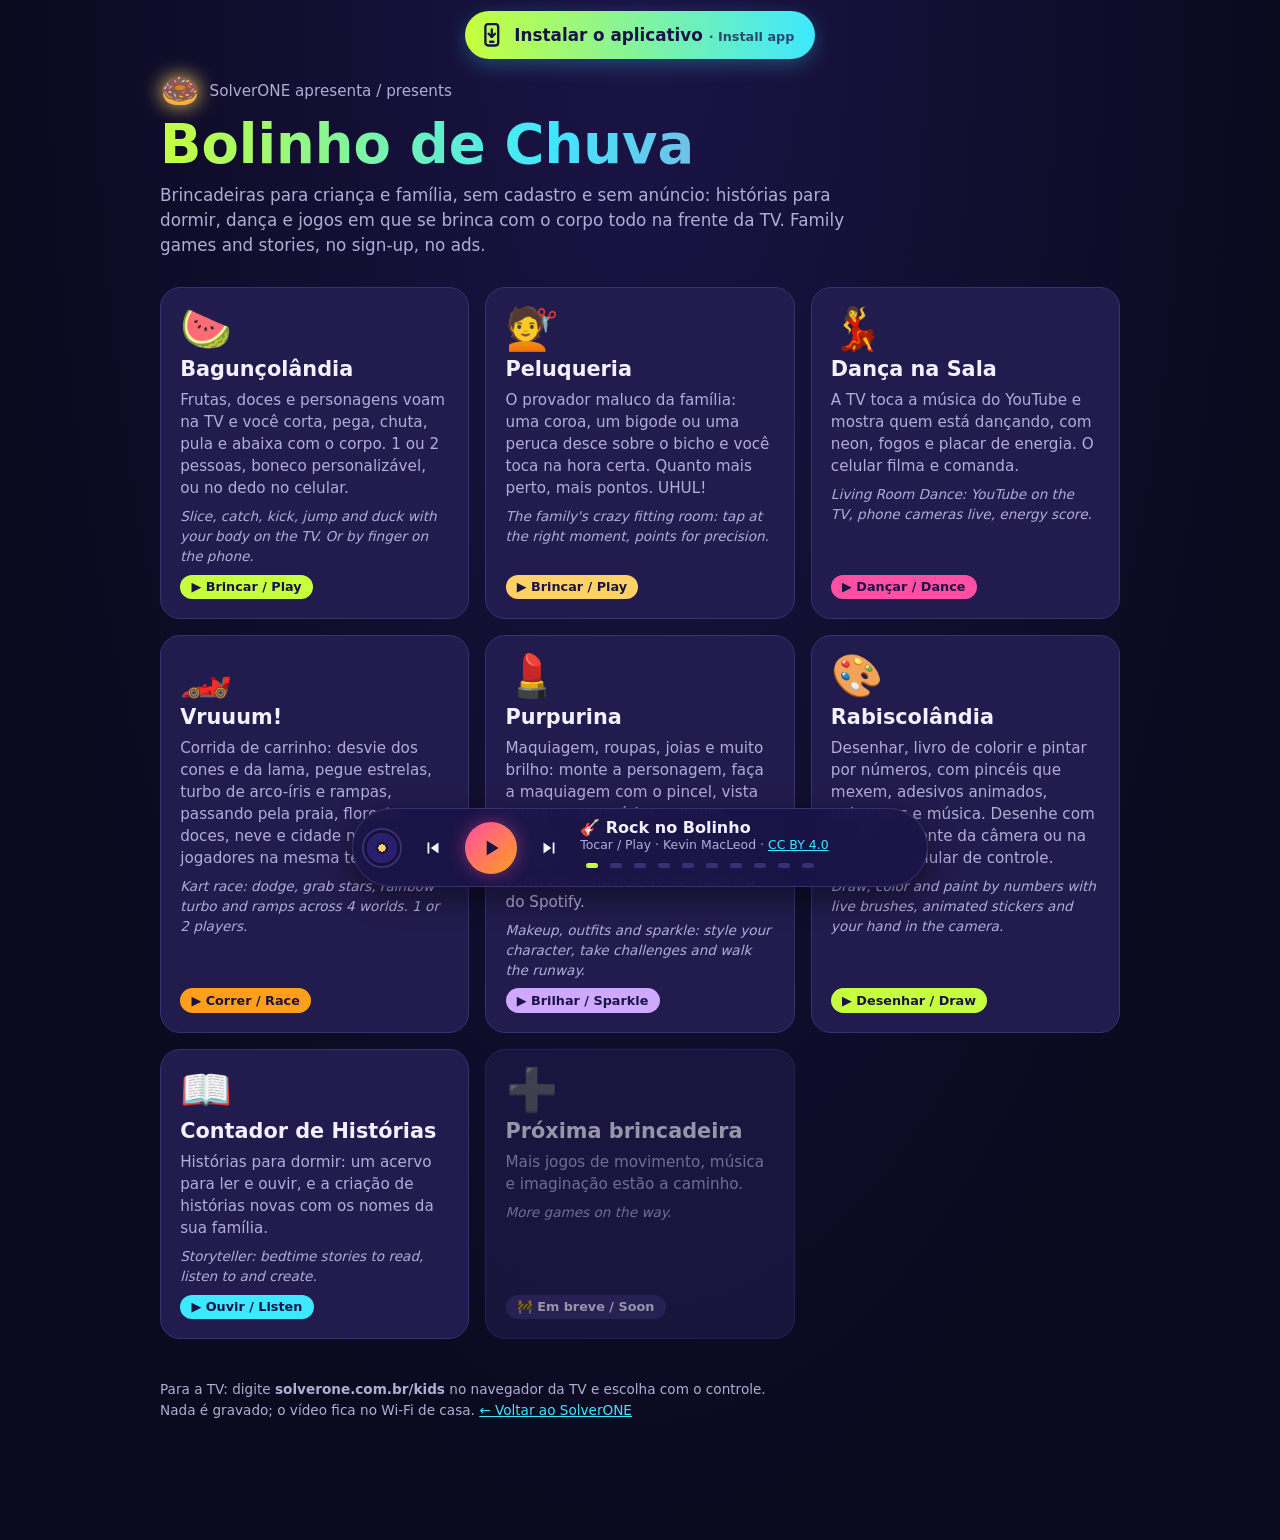
==== commit 26afd442: "Bolinho de Chuva: rádio de rock com 10 músicas e botão de pausar Player fixo no pé da estante: ⏯ pau" ====
--- a/bolinho-de-chuva/index.html
+++ b/bolinho-de-chuva/index.html
@@ -15,7 +15,8 @@
   Bolinho de Chuva — a "estante" das brincadeiras para criança da SolverONE.
   Para acrescentar uma brincadeira: copie um <a class="card"> abaixo e troque ícone, nome, texto e link.
   PT e EN lado a lado.
-  O único script é o instalar.js: o botão fixo "Instalar o aplicativo" no topo, que com um toque instala
+  Rádio de rock no pé da página: radio.js (10 músicas em musicas/, créditos em CREDITOS.md).
+  Botão de instalar: instalar.js, o botão fixo "Instalar o aplicativo" no topo, que com um toque instala
   o Bolinho no aparelho (manifest.webmanifest + sw.js nesta pasta) e, onde o navegador não instala
   sozinho, mostra o passo a passo daquele aparelho (iPhone, Android, Fire, Samsung, computador, TV).
 -->
@@ -116,5 +117,6 @@
 </div>
 
 <script src="instalar.js" data-nome="Bolinho de Chuva" data-icone="icone-192.png"></script>
+<script src="radio.js"></script>
 </body>
 </html>
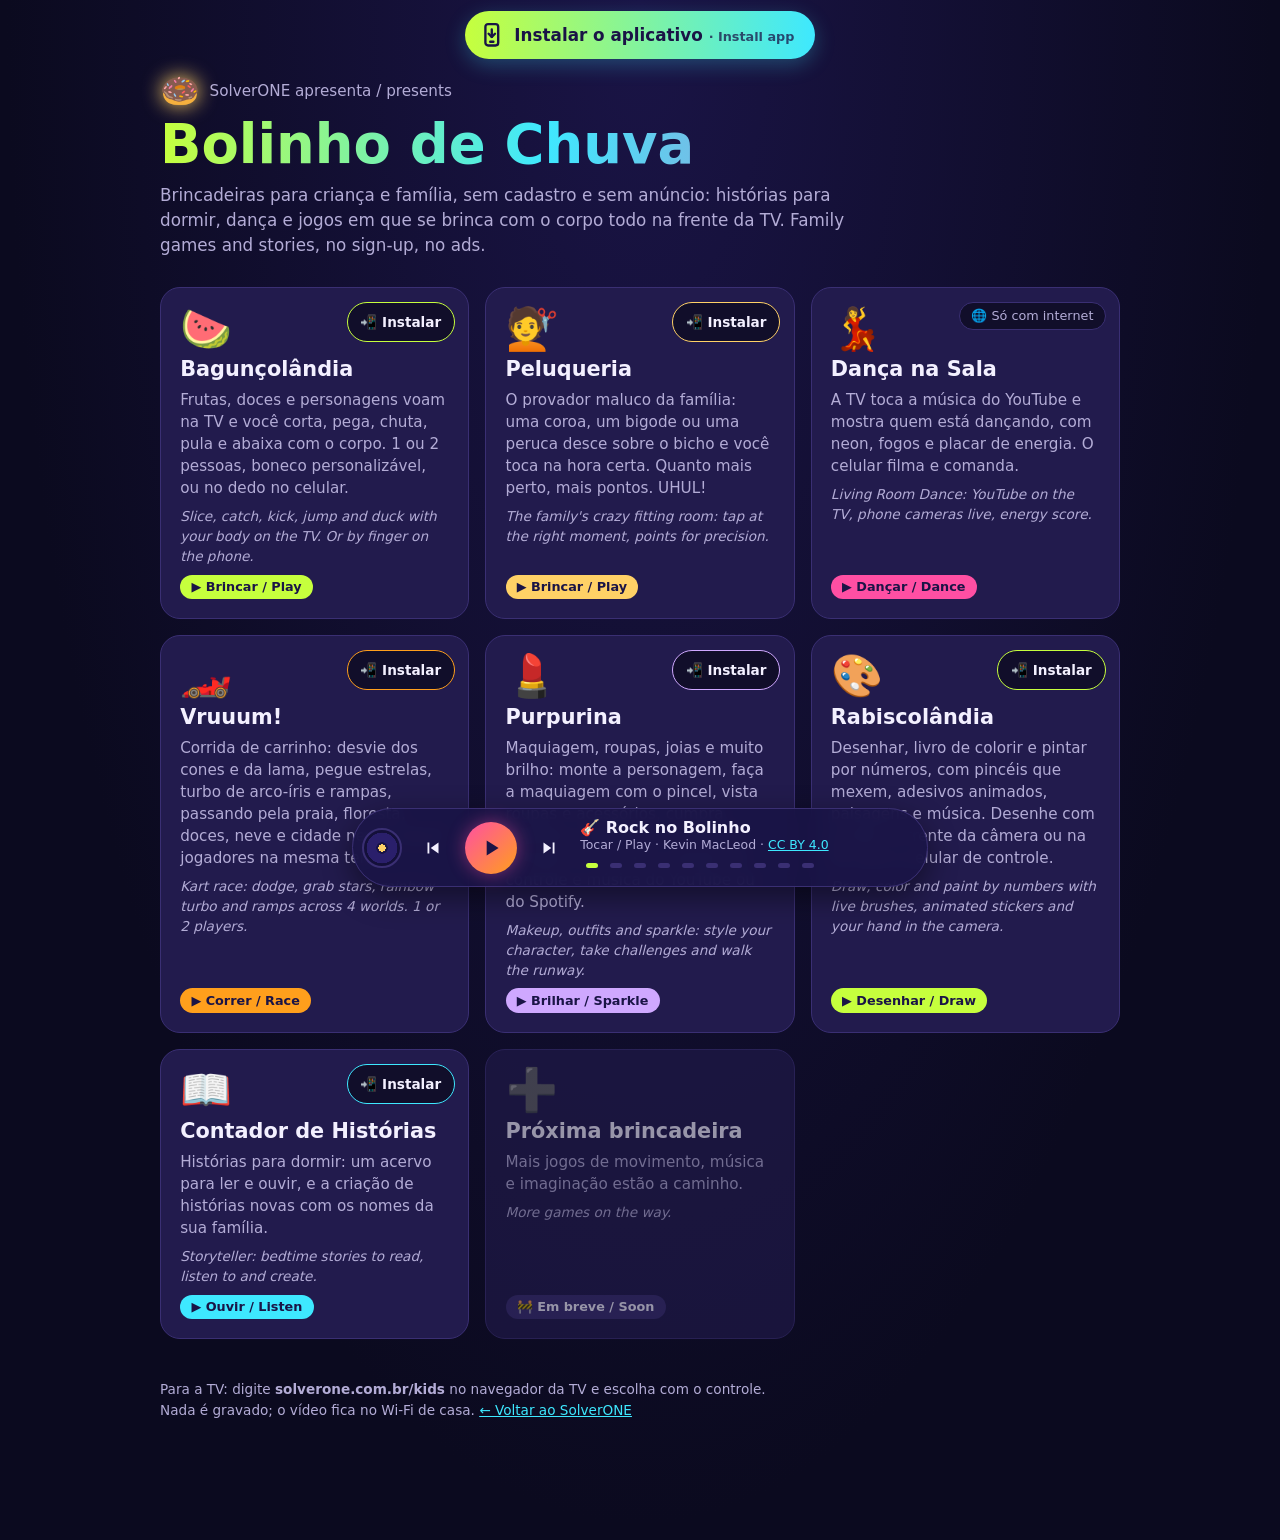
==== commit a1b854ae: "Bolinho de Chuva: botão 📲 Instalar em cada jogo e todos guardados para usar sem internet - jogos.js:" ====
--- a/bolinho-de-chuva/index.html
+++ b/bolinho-de-chuva/index.html
@@ -15,6 +15,8 @@
   Bolinho de Chuva — a "estante" das brincadeiras para criança da SolverONE.
   Para acrescentar uma brincadeira: copie um <a class="card"> abaixo e troque ícone, nome, texto e link.
   PT e EN lado a lado.
+  Botão "📲 Instalar" em cada cartão e jogos guardados no aparelho: jogos.js (data-instalar, data-sw,
+  data-so-online em cada cartão).
   Rádio de rock no pé da página: radio.js (10 músicas em musicas/, créditos em CREDITOS.md).
   Botão de instalar: instalar.js, o botão fixo "Instalar o aplicativo" no topo, que com um toque instala
   o Bolinho no aparelho (manifest.webmanifest + sw.js nesta pasta) e, onde o navegador não instala
@@ -52,49 +54,49 @@
   <p class="sub">Brincadeiras para criança e família, sem cadastro e sem anúncio: histórias para dormir, dança e jogos em que se brinca com o corpo todo na frente da TV. <span class="en">Family games and stories, no sign-up, no ads.</span></p>
 
   <div class="grid">
-    <a class="card" style="--c:#c6ff3d" href="https://solverone.com.br/FeatureTesting/baguncolandia/">
+    <a class="card" style="--c:#c6ff3d" href="https://solverone.com.br/FeatureTesting/baguncolandia/" data-instalar="/FeatureTesting/baguncolandia/" data-sw="/FeatureTesting/baguncolandia/sw.js">
       <div class="ico">🍉</div>
       <h2>Bagunçolândia</h2>
       <p>Frutas, doces e personagens voam na TV e você corta, pega, chuta, pula e abaixa com o corpo. 1 ou 2 pessoas, boneco personalizável, ou no dedo no celular.</p>
       <p class="en">Slice, catch, kick, jump and duck with your body on the TV. Or by finger on the phone.</p>
       <span class="tag">▶ Brincar / Play</span>
     </a>
-    <a class="card" style="--c:#ffd166" href="https://solverone.com.br/FeatureTesting/peluqueria/">
+    <a class="card" style="--c:#ffd166" href="https://solverone.com.br/FeatureTesting/peluqueria/" data-instalar="/FeatureTesting/peluqueria/" data-sw="/FeatureTesting/peluqueria/sw.js">
       <div class="ico">💇</div>
       <h2>Peluqueria</h2>
       <p>O provador maluco da família: uma coroa, um bigode ou uma peruca desce sobre o bicho e você toca na hora certa. Quanto mais perto, mais pontos. UHUL!</p>
       <p class="en">The family's crazy fitting room: tap at the right moment, points for precision.</p>
       <span class="tag">▶ Brincar / Play</span>
     </a>
-    <a class="card" style="--c:#ff4fa3" href="https://solverone.com.br/FeatureTesting/danca-na-sala.html">
+    <a class="card" style="--c:#ff4fa3" href="https://solverone.com.br/FeatureTesting/danca-na-sala.html" data-so-online>
       <div class="ico">💃</div>
       <h2>Dança na Sala</h2>
       <p>A TV toca a música do YouTube e mostra quem está dançando, com neon, fogos e placar de energia. O celular filma e comanda.</p>
       <p class="en">Living Room Dance: YouTube on the TV, phone cameras live, energy score.</p>
       <span class="tag">▶ Dançar / Dance</span>
     </a>
-    <a class="card" style="--c:#ff9f1c" href="https://solverone.com.br/FeatureTesting/vruuum/">
+    <a class="card" style="--c:#ff9f1c" href="https://solverone.com.br/FeatureTesting/vruuum/" data-instalar="/FeatureTesting/vruuum/" data-sw="/FeatureTesting/vruuum/sw.js">
       <div class="ico">🏎️</div>
       <h2>Vruuum!</h2>
       <p>Corrida de carrinho: desvie dos cones e da lama, pegue estrelas, turbo de arco-íris e rampas, passando pela praia, floresta, doces, neve e cidade neon. 1 ou 2 jogadores na mesma tela.</p>
       <p class="en">Kart race: dodge, grab stars, rainbow turbo and ramps across 4 worlds. 1 or 2 players.</p>
       <span class="tag">▶ Correr / Race</span>
     </a>
-    <a class="card" style="--c:#cfa8ff" href="https://solverone.com.br/FeatureTesting/purpurina/">
+    <a class="card" style="--c:#cfa8ff" href="https://solverone.com.br/FeatureTesting/purpurina/" data-instalar="/FeatureTesting/purpurina/" data-sw="/FeatureTesting/purpurina/sw.js">
       <div class="ico">💄</div>
       <h2>Purpurina</h2>
       <p>Maquiagem, roupas, joias e muito brilho: monte a personagem, faça a maquiagem com o pincel, vista roupas e acessórios, cumpra desafios e desfile com confete. Brinque na TV com o celular de controle e música do YouTube ou do Spotify.</p>
       <p class="en">Makeup, outfits and sparkle: style your character, take challenges and walk the runway.</p>
       <span class="tag">▶ Brilhar / Sparkle</span>
     </a>
-    <a class="card" style="--c:#c6ff3d" href="https://solverone.com.br/FeatureTesting/rabiscolandia/">
+    <a class="card" style="--c:#c6ff3d" href="https://solverone.com.br/FeatureTesting/rabiscolandia/" data-instalar="/FeatureTesting/rabiscolandia/" data-sw="/FeatureTesting/rabiscolandia/sw.js">
       <div class="ico">🎨</div>
       <h2>Rabiscolândia</h2>
       <p>Desenhar, livro de colorir e pintar por números, com pincéis que mexem, adesivos animados, paisagens e música. Desenhe com a mão na frente da câmera ou na TV com o celular de controle.</p>
       <p class="en">Draw, color and paint by numbers with live brushes, animated stickers and your hand in the camera.</p>
       <span class="tag">▶ Desenhar / Draw</span>
     </a>
-    <a class="card" style="--c:#3ee8ff" href="https://solverone.com.br/contador-de-historias/">
+    <a class="card" style="--c:#3ee8ff" href="https://solverone.com.br/contador-de-historias/" data-instalar="/contador-de-historias/" data-sw="/contador-de-historias/sw.js">
       <div class="ico">📖</div>
       <h2>Contador de Histórias</h2>
       <p>Histórias para dormir: um acervo para ler e ouvir, e a criação de histórias novas com os nomes da sua família.</p>
@@ -118,5 +120,6 @@
 
 <script src="instalar.js" data-nome="Bolinho de Chuva" data-icone="icone-192.png"></script>
 <script src="radio.js"></script>
+<script src="jogos.js"></script>
 </body>
 </html>
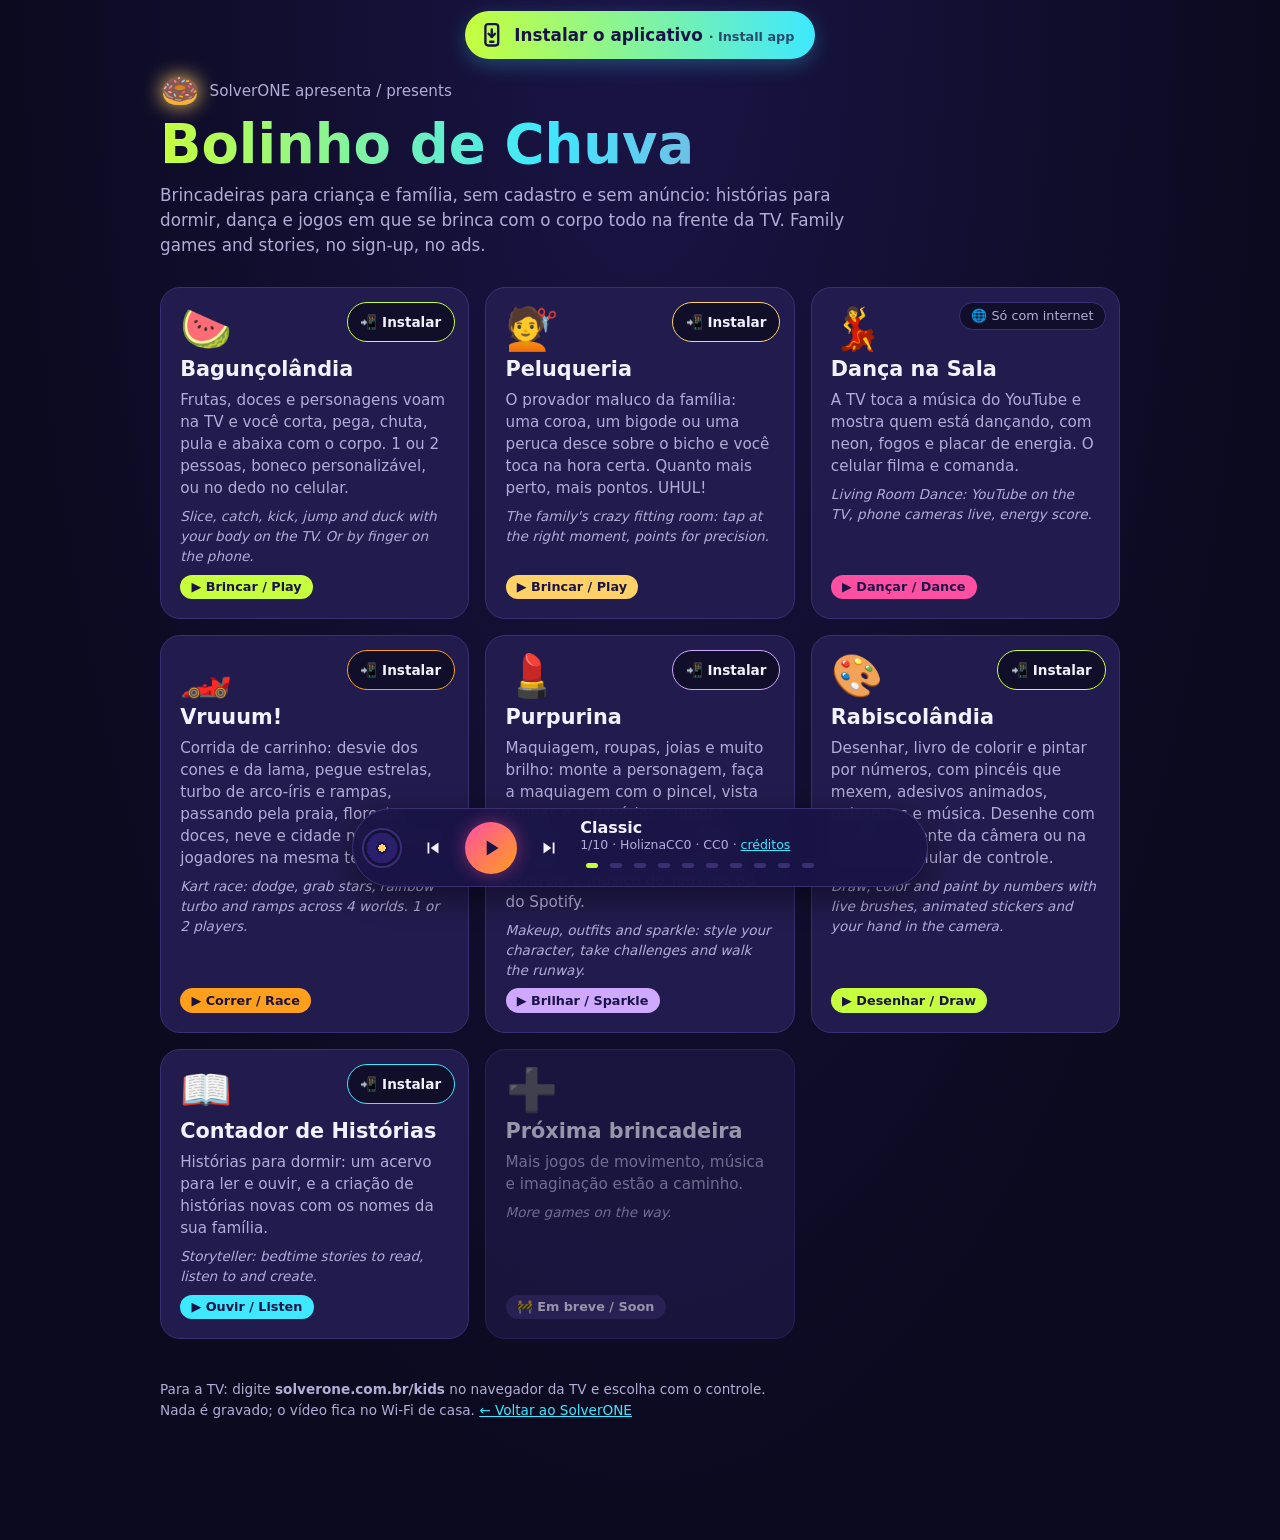
==== commit 642c3ad0: "Bolinho de Chuva e Kids: tela cheia no primeiro toque no celular e no tablet tela-cheia.js: no prime" ====
--- a/bolinho-de-chuva/index.html
+++ b/bolinho-de-chuva/index.html
@@ -121,5 +121,6 @@
 <script src="instalar.js" data-nome="Bolinho de Chuva" data-icone="icone-192.png"></script>
 <script src="radio.js"></script>
 <script src="jogos.js"></script>
+<script src="tela-cheia.js"></script>
 </body>
 </html>
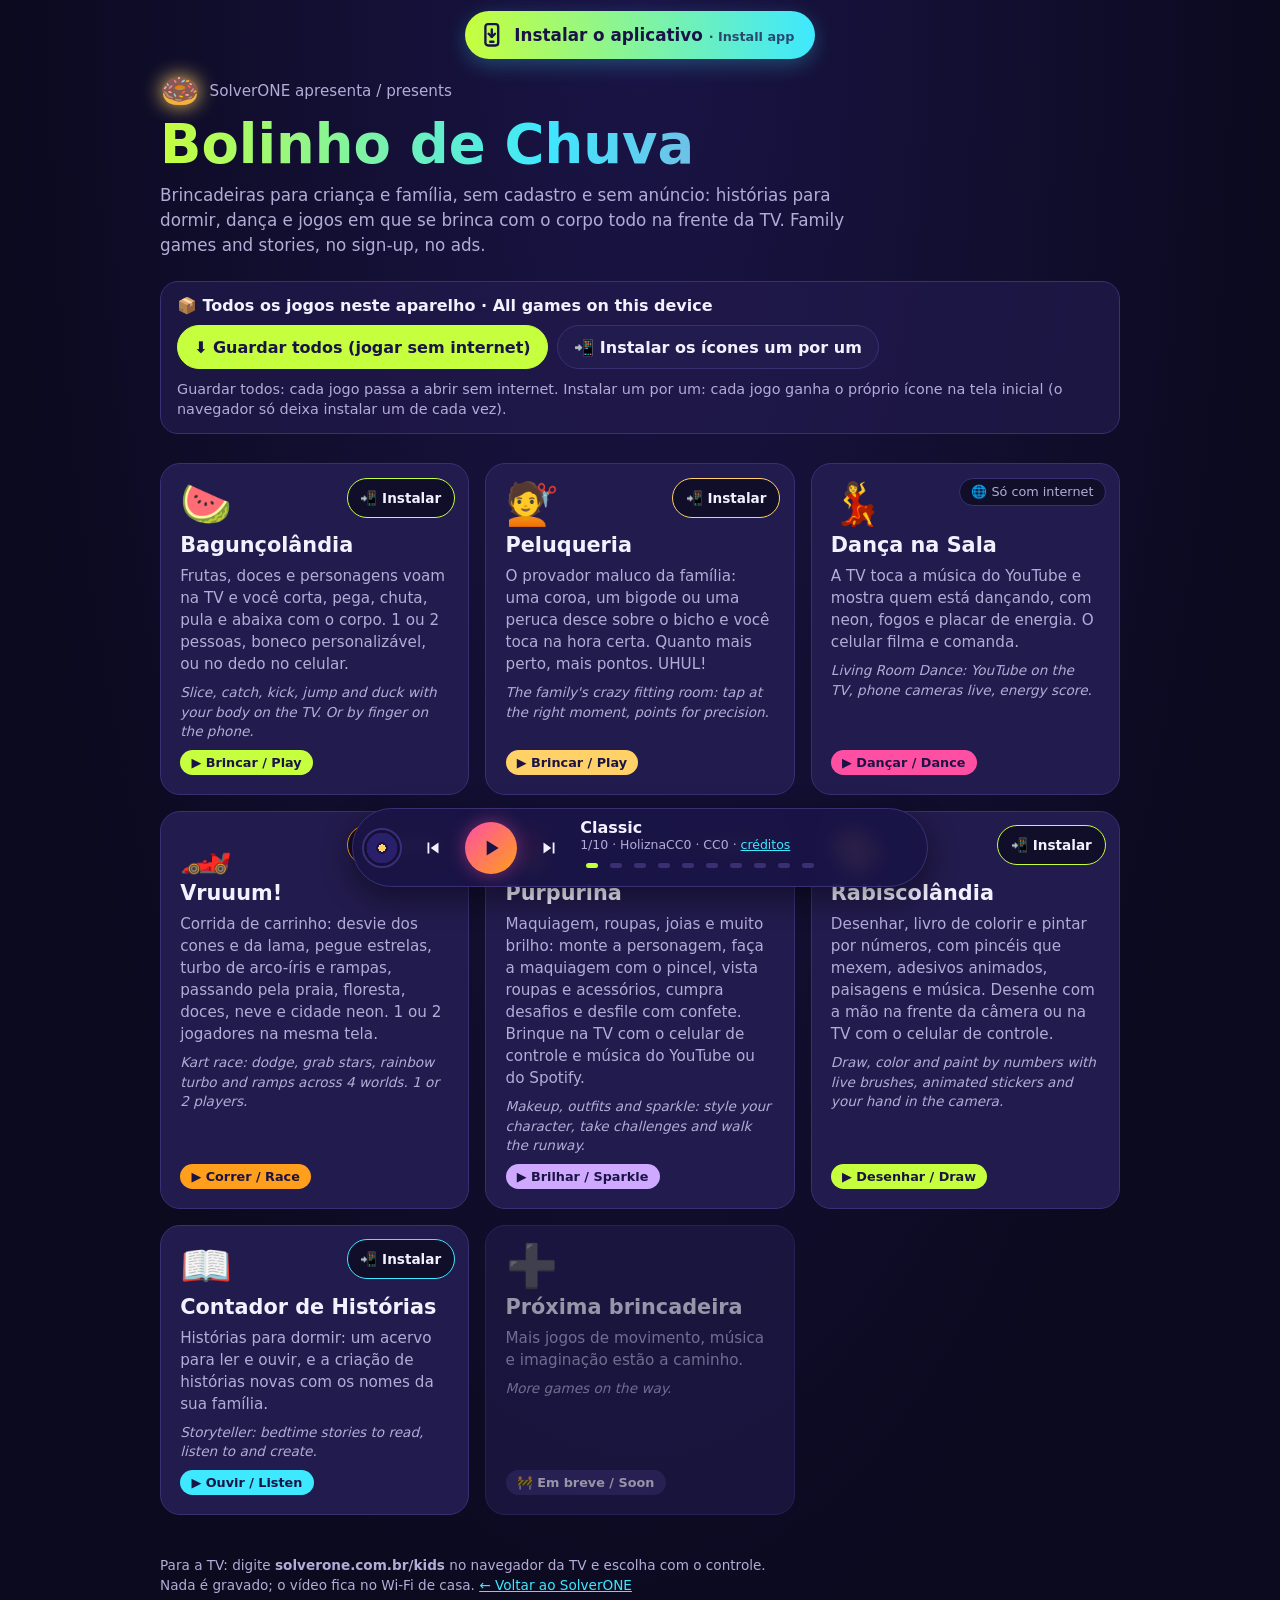
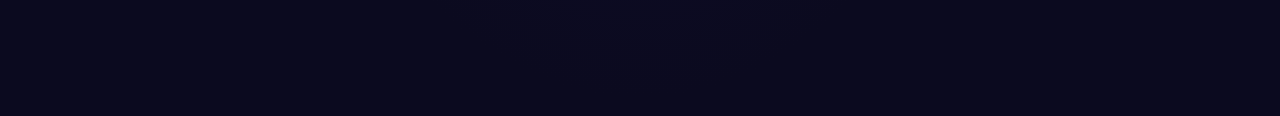
==== commit db331e6d: "Bolinho de Chuva: lista única de jogos, Guardar todos e Instalar um por um - catalogo.js: a lista ún" ====
--- a/bolinho-de-chuva/index.html
+++ b/bolinho-de-chuva/index.html
@@ -13,7 +13,7 @@
 <meta name="mobile-web-app-capable" content="yes">
 <!--
   Bolinho de Chuva — a "estante" das brincadeiras para criança da SolverONE.
-  Para acrescentar uma brincadeira: copie um <a class="card"> abaixo e troque ícone, nome, texto e link.
+  Para acrescentar uma brincadeira: uma entrada em catalogo.js (a lista única; também monta a TV em /kids/).
   PT e EN lado a lado.
   Botão "📲 Instalar" em cada cartão e jogos guardados no aparelho: jogos.js (data-instalar, data-sw,
   data-so-online em cada cartão).
@@ -53,64 +53,10 @@
   <h1>Bolinho de Chuva</h1>
   <p class="sub">Brincadeiras para criança e família, sem cadastro e sem anúncio: histórias para dormir, dança e jogos em que se brinca com o corpo todo na frente da TV. <span class="en">Family games and stories, no sign-up, no ads.</span></p>
 
-  <div class="grid">
-    <a class="card" style="--c:#c6ff3d" href="https://solverone.com.br/FeatureTesting/baguncolandia/" data-instalar="/FeatureTesting/baguncolandia/" data-sw="/FeatureTesting/baguncolandia/sw.js">
-      <div class="ico">🍉</div>
-      <h2>Bagunçolândia</h2>
-      <p>Frutas, doces e personagens voam na TV e você corta, pega, chuta, pula e abaixa com o corpo. 1 ou 2 pessoas, boneco personalizável, ou no dedo no celular.</p>
-      <p class="en">Slice, catch, kick, jump and duck with your body on the TV. Or by finger on the phone.</p>
-      <span class="tag">▶ Brincar / Play</span>
-    </a>
-    <a class="card" style="--c:#ffd166" href="https://solverone.com.br/FeatureTesting/peluqueria/" data-instalar="/FeatureTesting/peluqueria/" data-sw="/FeatureTesting/peluqueria/sw.js">
-      <div class="ico">💇</div>
-      <h2>Peluqueria</h2>
-      <p>O provador maluco da família: uma coroa, um bigode ou uma peruca desce sobre o bicho e você toca na hora certa. Quanto mais perto, mais pontos. UHUL!</p>
-      <p class="en">The family's crazy fitting room: tap at the right moment, points for precision.</p>
-      <span class="tag">▶ Brincar / Play</span>
-    </a>
-    <a class="card" style="--c:#ff4fa3" href="https://solverone.com.br/FeatureTesting/danca-na-sala.html" data-so-online>
-      <div class="ico">💃</div>
-      <h2>Dança na Sala</h2>
-      <p>A TV toca a música do YouTube e mostra quem está dançando, com neon, fogos e placar de energia. O celular filma e comanda.</p>
-      <p class="en">Living Room Dance: YouTube on the TV, phone cameras live, energy score.</p>
-      <span class="tag">▶ Dançar / Dance</span>
-    </a>
-    <a class="card" style="--c:#ff9f1c" href="https://solverone.com.br/FeatureTesting/vruuum/" data-instalar="/FeatureTesting/vruuum/" data-sw="/FeatureTesting/vruuum/sw.js">
-      <div class="ico">🏎️</div>
-      <h2>Vruuum!</h2>
-      <p>Corrida de carrinho: desvie dos cones e da lama, pegue estrelas, turbo de arco-íris e rampas, passando pela praia, floresta, doces, neve e cidade neon. 1 ou 2 jogadores na mesma tela.</p>
-      <p class="en">Kart race: dodge, grab stars, rainbow turbo and ramps across 4 worlds. 1 or 2 players.</p>
-      <span class="tag">▶ Correr / Race</span>
-    </a>
-    <a class="card" style="--c:#cfa8ff" href="https://solverone.com.br/FeatureTesting/purpurina/" data-instalar="/FeatureTesting/purpurina/" data-sw="/FeatureTesting/purpurina/sw.js">
-      <div class="ico">💄</div>
-      <h2>Purpurina</h2>
-      <p>Maquiagem, roupas, joias e muito brilho: monte a personagem, faça a maquiagem com o pincel, vista roupas e acessórios, cumpra desafios e desfile com confete. Brinque na TV com o celular de controle e música do YouTube ou do Spotify.</p>
-      <p class="en">Makeup, outfits and sparkle: style your character, take challenges and walk the runway.</p>
-      <span class="tag">▶ Brilhar / Sparkle</span>
-    </a>
-    <a class="card" style="--c:#c6ff3d" href="https://solverone.com.br/FeatureTesting/rabiscolandia/" data-instalar="/FeatureTesting/rabiscolandia/" data-sw="/FeatureTesting/rabiscolandia/sw.js">
-      <div class="ico">🎨</div>
-      <h2>Rabiscolândia</h2>
-      <p>Desenhar, livro de colorir e pintar por números, com pincéis que mexem, adesivos animados, paisagens e música. Desenhe com a mão na frente da câmera ou na TV com o celular de controle.</p>
-      <p class="en">Draw, color and paint by numbers with live brushes, animated stickers and your hand in the camera.</p>
-      <span class="tag">▶ Desenhar / Draw</span>
-    </a>
-    <a class="card" style="--c:#3ee8ff" href="https://solverone.com.br/contador-de-historias/" data-instalar="/contador-de-historias/" data-sw="/contador-de-historias/sw.js">
-      <div class="ico">📖</div>
-      <h2>Contador de Histórias</h2>
-      <p>Histórias para dormir: um acervo para ler e ouvir, e a criação de histórias novas com os nomes da sua família.</p>
-      <p class="en">Storyteller: bedtime stories to read, listen to and create.</p>
-      <span class="tag">▶ Ouvir / Listen</span>
-    </a>
-    <a class="card breve" style="--c:#ffd166" href="#" aria-disabled="true" tabindex="-1">
-      <div class="ico">➕</div>
-      <h2>Próxima brincadeira</h2>
-      <p>Mais jogos de movimento, música e imaginação estão a caminho.</p>
-      <p class="en">More games on the way.</p>
-      <span class="tag">🚧 Em breve / Soon</span>
-    </a>
-  </div>
+  <div class="todos" id="todos" hidden></div>
+
+  <div class="grid" data-catalogo="estante"></div>
+  <script src="catalogo.js"></script>
 
   <footer>
     <p>Para a TV: digite <b>solverone.com.br/kids</b> no navegador da TV e escolha com o controle.</p>
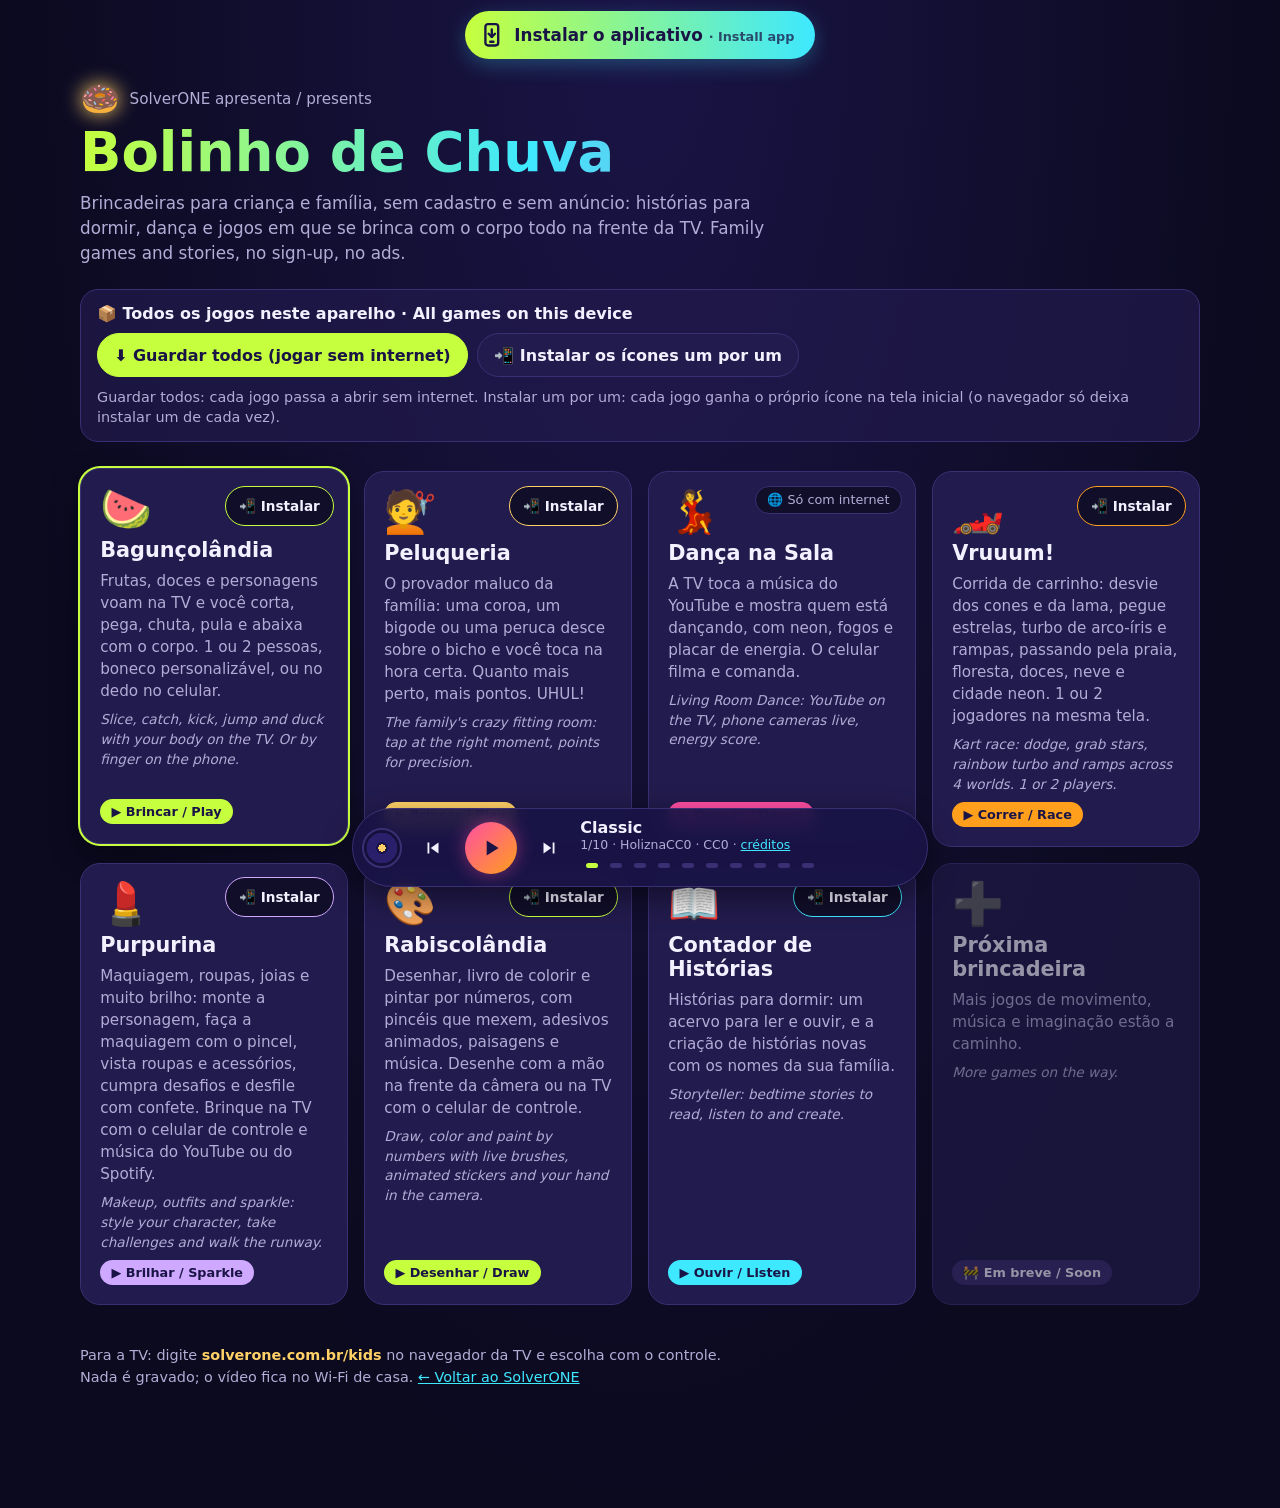
==== commit a9f0053d: "Bolinho de Chuva e Kids: uma página só, servida nos dois endereços /kids e /bolinho-de-chuva agora s" ====
--- a/bolinho-de-chuva/index.html
+++ b/bolinho-de-chuva/index.html
@@ -6,57 +6,30 @@
 <title>Bolinho de Chuva — brincadeiras para a família · SolverONE</title>
 <meta name="description" content="Bolinho de Chuva: as brincadeiras da SolverONE para crianças e família. Histórias, dança, corrida e jogos de movimento na TV. / Family games and stories.">
 <meta name="theme-color" content="#0b0a1f">
-<link rel="icon" href="../FeatureTesting/baguncolandia/icone-192.png">
+<link rel="icon" href="/FeatureTesting/baguncolandia/icone-192.png">
 <link rel="manifest" href="manifest.webmanifest">
-<link rel="apple-touch-icon" href="icone-180.png">
+<link rel="apple-touch-icon" href="/bolinho-de-chuva/icone-180.png">
 <meta name="apple-mobile-web-app-title" content="Bolinho">
 <meta name="mobile-web-app-capable" content="yes">
+<link rel="stylesheet" href="/bolinho-de-chuva/estante.css">
 <!--
-  Bolinho de Chuva — a "estante" das brincadeiras para criança da SolverONE.
-  Para acrescentar uma brincadeira: uma entrada em catalogo.js (a lista única; também monta a TV em /kids/).
-  PT e EN lado a lado.
-  Botão "📲 Instalar" em cada cartão e jogos guardados no aparelho: jogos.js (data-instalar, data-sw,
-  data-so-online em cada cartão).
-  Rádio de rock no pé da página: radio.js (10 músicas em musicas/, créditos em CREDITOS.md).
-  Botão de instalar: instalar.js, o botão fixo "Instalar o aplicativo" no topo, que com um toque instala
-  o Bolinho no aparelho (manifest.webmanifest + sw.js nesta pasta) e, onde o navegador não instala
-  sozinho, mostra o passo a passo daquele aparelho (iPhone, Android, Fire, Samsung, computador, TV).
+  Bolinho de Chuva — a estante das brincadeiras para criança da SolverONE.
+  ESTA PÁGINA E A /kids SÃO A MESMA COISA: carregam o mesmo estante.css e os mesmos scripts; /kids é só
+  o atalho curto para digitar na TV. Para mudar qualquer uma, mude estas duas (só diferem no <meta robots>).
+  Lista de jogos: catalogo.js (uma entrada por jogo monta estante + TV). Rádio: radio.js. Instalar + guardar
+  todos: jogos.js e instalar.js. Controle da TV: kids.js. Tela cheia: tela-cheia.js.
 -->
-<style>
-:root{--bg:#0b0a1f;--bg2:#1a1446;--card:#221b4d;--text:#f3f0ff;--muted:#b3acd6;--border:#3a2f73;--lima:#c6ff3d;--rosa:#ff4fa3;--ciano:#3ee8ff;--ouro:#ffd166}
-*{box-sizing:border-box;margin:0}
-body{font-family:system-ui,-apple-system,'Segoe UI',Roboto,sans-serif;background:radial-gradient(ellipse at 50% 0%,var(--bg2),var(--bg) 70%);color:var(--text);min-height:100vh;padding:1.5rem 1rem 3rem}
-.wrap{max-width:60rem;margin:0 auto}
-.marca{display:flex;align-items:center;gap:.6rem;color:var(--muted);font-size:.95rem}
-.marca span{font-size:2rem;filter:drop-shadow(0 0 10px var(--ouro))}
-h1{font-size:clamp(2rem,6vw,3.4rem);line-height:1.05;margin:.4rem 0 .6rem;background:linear-gradient(90deg,var(--lima),var(--ciano) 40%,var(--rosa));-webkit-background-clip:text;background-clip:text;color:transparent}
-.sub{color:var(--muted);font-size:1.05rem;line-height:1.5;max-width:46rem}
-.grid{display:grid;grid-template-columns:repeat(auto-fit,minmax(16rem,1fr));gap:1rem;margin-top:1.8rem}
-.card{display:flex;flex-direction:column;gap:.5rem;background:var(--card);border:1px solid var(--border);border-radius:20px;padding:1.2rem;text-decoration:none;color:inherit;transition:transform .15s ease-out,box-shadow .15s;min-height:44px}
-.card:hover,.card:focus-visible{transform:translateY(-3px);box-shadow:0 0 0 2px var(--c),0 12px 30px rgba(0,0,0,.4);outline:none}
-.card .ico{font-size:2.6rem;line-height:1}
-.card h2{font-size:1.3rem}
-.card p{color:var(--muted);line-height:1.45;font-size:.95rem}
-.card .tag{align-self:flex-start;margin-top:auto;font-size:.8rem;font-weight:700;color:#1a1446;background:var(--c);padding:.3rem .7rem;border-radius:999px}
-.card .en{color:var(--muted);font-size:.85rem;font-style:italic}
-.breve{opacity:.6}
-.breve .tag{background:var(--border);color:var(--text)}
-footer{margin-top:2.5rem;color:var(--muted);font-size:.85rem;line-height:1.5}
-footer a{color:var(--ciano)}
-body{padding-top:0}
-@media (prefers-reduced-motion:reduce){.card{transition:none}}
-</style>
 </head>
 <body>
 <div class="wrap">
   <div class="marca"><span>🍩</span> SolverONE apresenta / presents</div>
   <h1>Bolinho de Chuva</h1>
   <p class="sub">Brincadeiras para criança e família, sem cadastro e sem anúncio: histórias para dormir, dança e jogos em que se brinca com o corpo todo na frente da TV. <span class="en">Family games and stories, no sign-up, no ads.</span></p>
+  <p class="sub tv-dica" id="dicaCursor" style="display:none">Com a bolinha do cursor na tela, as setas movem a bolinha. Pare de mexer o controle uns segundos (a bolinha some) e aí as setas escolhem. Ou aponte e aperte OK em cima do jogo.</p>
 
   <div class="todos" id="todos" hidden></div>
 
   <div class="grid" data-catalogo="estante"></div>
-  <script src="catalogo.js"></script>
 
   <footer>
     <p>Para a TV: digite <b>solverone.com.br/kids</b> no navegador da TV e escolha com o controle.</p>
@@ -64,9 +37,11 @@
   </footer>
 </div>
 
-<script src="instalar.js" data-nome="Bolinho de Chuva" data-icone="icone-192.png"></script>
-<script src="radio.js"></script>
-<script src="jogos.js"></script>
-<script src="tela-cheia.js"></script>
+<script src="/bolinho-de-chuva/catalogo.js"></script>
+<script src="/bolinho-de-chuva/jogos.js"></script>
+<script src="/bolinho-de-chuva/kids.js"></script>
+<script src="/bolinho-de-chuva/instalar.js" data-nome="Bolinho de Chuva" data-icone="/bolinho-de-chuva/icone-192.png"></script>
+<script src="/bolinho-de-chuva/radio.js"></script>
+<script src="/bolinho-de-chuva/tela-cheia.js"></script>
 </body>
 </html>
--- a/bolinho-de-chuva/estante.css
+++ b/bolinho-de-chuva/estante.css
@@ -0,0 +1,30 @@
+/* Visual da estante do Bolinho de Chuva — o MESMO nos dois endereços (/bolinho-de-chuva e /kids).
+   As duas páginas carregam este arquivo e os mesmos scripts, então são a mesma página; /kids é só o
+   atalho curto para digitar na TV. Responsivo: celular, tablet, computador e TV (foco visível para o
+   controle remoto). */
+:root{--bg:#0b0a1f;--bg2:#1a1446;--card:#221b4d;--text:#f3f0ff;--muted:#b3acd6;--border:#3a2f73;--lima:#c6ff3d;--rosa:#ff4fa3;--ciano:#3ee8ff;--ouro:#ffd166}
+*{box-sizing:border-box;margin:0}
+body{font-family:system-ui,-apple-system,'Segoe UI',Roboto,sans-serif;background:radial-gradient(ellipse at 50% 0%,var(--bg2),var(--bg) 70%);color:var(--text);min-height:100vh;padding:0 1rem 3rem}
+.wrap{max-width:70rem;margin:0 auto}
+.marca{display:flex;align-items:center;gap:.6rem;color:var(--muted);font-size:.95rem;padding-top:.5rem}
+.marca span{font-size:2rem;filter:drop-shadow(0 0 10px var(--ouro))}
+h1{font-size:clamp(2rem,6vw,3.4rem);line-height:1.05;margin:.4rem 0 .6rem;background:linear-gradient(90deg,var(--lima),var(--ciano) 40%,var(--rosa));-webkit-background-clip:text;background-clip:text;color:transparent}
+.sub{color:var(--muted);font-size:1.05rem;line-height:1.5;max-width:46rem}
+.grid{display:grid;grid-template-columns:repeat(auto-fit,minmax(16rem,1fr));gap:1rem;margin-top:1.8rem}
+.card{display:flex;flex-direction:column;gap:.5rem;background:var(--card);border:1px solid var(--border);border-radius:20px;padding:1.2rem;text-decoration:none;color:inherit;transition:transform .15s ease-out,box-shadow .15s;min-height:44px}
+.card:hover,.card:focus-visible,.card.sel{transform:translateY(-3px);box-shadow:0 0 0 2px var(--c),0 12px 30px rgba(0,0,0,.4);outline:none}
+.card .ico{font-size:2.6rem;line-height:1}
+.card h2{font-size:1.3rem}
+.card p{color:var(--muted);line-height:1.45;font-size:.95rem}
+.card .tag{align-self:flex-start;margin-top:auto;font-size:.8rem;font-weight:700;color:#1a1446;background:var(--c);padding:.3rem .7rem;border-radius:999px}
+.card .en{color:var(--muted);font-size:.85rem;font-style:italic}
+.breve{opacity:.6}
+.breve .tag{background:var(--border);color:var(--text)}
+footer{margin-top:2.5rem;color:var(--muted);font-size:.9rem;line-height:1.5}
+footer a{color:var(--ciano)}
+footer b{color:var(--ouro)}
+/* TV: cartões um pouco maiores e foco bem visível para o controle remoto */
+@media (min-width:60rem) and (pointer:coarse){.grid{grid-template-columns:repeat(3,1fr)}}
+.tv-dica{color:var(--ouro)}
+#debug{position:fixed;left:1rem;bottom:1rem;max-width:90vw;background:rgba(0,0,0,.8);color:#c6ff3d;font:.9rem/1.4 monospace;padding:.8rem 1rem;border-radius:12px;z-index:9;white-space:pre-wrap;text-align:left}
+@media (prefers-reduced-motion:reduce){.card{transition:none}}
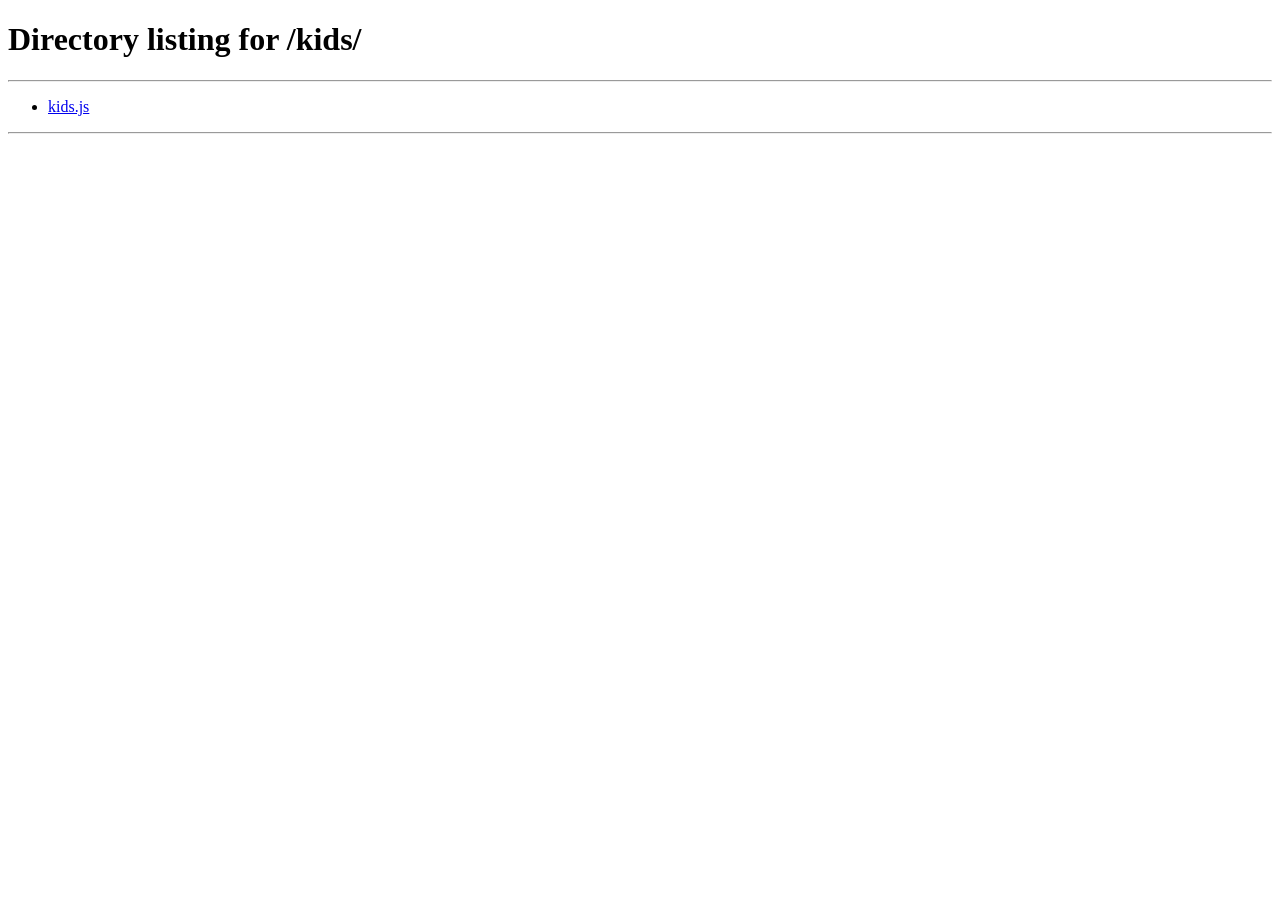
==== commit e97e9d1c: "Bolinho de Chuva mudou para o repositório kids /bolinho-de-chuva/ só redireciona para /kids/ e desli" ====
--- a/bolinho-de-chuva/index.html
+++ b/bolinho-de-chuva/index.html
@@ -1,47 +1,10 @@
 <!DOCTYPE html>
-<html lang="pt-BR">
-<head>
-<meta charset="UTF-8">
-<meta name="viewport" content="width=device-width, initial-scale=1.0">
-<title>Bolinho de Chuva — brincadeiras para a família · SolverONE</title>
-<meta name="description" content="Bolinho de Chuva: as brincadeiras da SolverONE para crianças e família. Histórias, dança, corrida e jogos de movimento na TV. / Family games and stories.">
-<meta name="theme-color" content="#0b0a1f">
-<link rel="icon" href="/FeatureTesting/baguncolandia/icone-192.png">
-<link rel="manifest" href="manifest.webmanifest">
-<link rel="apple-touch-icon" href="/bolinho-de-chuva/icone-180.png">
-<meta name="apple-mobile-web-app-title" content="Bolinho">
-<meta name="mobile-web-app-capable" content="yes">
-<link rel="stylesheet" href="/bolinho-de-chuva/estante.css">
-<!--
-  Bolinho de Chuva — a estante das brincadeiras para criança da SolverONE.
-  ESTA PÁGINA E A /kids SÃO A MESMA COISA: carregam o mesmo estante.css e os mesmos scripts; /kids é só
-  o atalho curto para digitar na TV. Para mudar qualquer uma, mude estas duas (só diferem no <meta robots>).
-  Lista de jogos: catalogo.js (uma entrada por jogo monta estante + TV). Rádio: radio.js. Instalar + guardar
-  todos: jogos.js e instalar.js. Controle da TV: kids.js. Tela cheia: tela-cheia.js.
--->
-</head>
-<body>
-<div class="wrap">
-  <div class="marca"><span>🍩</span> SolverONE apresenta / presents</div>
-  <h1>Bolinho de Chuva</h1>
-  <p class="sub">Brincadeiras para criança e família, sem cadastro e sem anúncio: histórias para dormir, dança e jogos em que se brinca com o corpo todo na frente da TV. <span class="en">Family games and stories, no sign-up, no ads.</span></p>
-  <p class="sub tv-dica" id="dicaCursor" style="display:none">Com a bolinha do cursor na tela, as setas movem a bolinha. Pare de mexer o controle uns segundos (a bolinha some) e aí as setas escolhem. Ou aponte e aperte OK em cima do jogo.</p>
-
-  <div class="todos" id="todos" hidden></div>
-
-  <div class="grid" data-catalogo="estante"></div>
-
-  <footer>
-    <p>Para a TV: digite <b>solverone.com.br/kids</b> no navegador da TV e escolha com o controle.</p>
-    <p>Nada é gravado; o vídeo fica no Wi-Fi de casa. <a href="https://solverone.com.br/">← Voltar ao SolverONE</a></p>
-  </footer>
-</div>
-
-<script src="/bolinho-de-chuva/catalogo.js"></script>
-<script src="/bolinho-de-chuva/jogos.js"></script>
-<script src="/bolinho-de-chuva/kids.js"></script>
-<script src="/bolinho-de-chuva/instalar.js" data-nome="Bolinho de Chuva" data-icone="/bolinho-de-chuva/icone-192.png"></script>
-<script src="/bolinho-de-chuva/radio.js"></script>
-<script src="/bolinho-de-chuva/tela-cheia.js"></script>
-</body>
-</html>
+<html lang="pt-BR"><head><meta charset="UTF-8"><meta name="viewport" content="width=device-width, initial-scale=1.0">
+<meta name="robots" content="noindex">
+<title>Bolinho de Chuva mudou de endereço</title>
+<!-- O Bolinho de Chuva mudou para solverone.com.br/kids/ (repositório kids, 02/Nov/2026). Esta página só leva para lá;
+     o sw.js desta pasta desliga o service worker antigo. -->
+<script>location.replace('/kids/' + location.search + location.hash);</script>
+</head><body style="background:#0b0a1f;color:#f3f0ff;font-family:system-ui,sans-serif;text-align:center;padding:3rem 1rem">
+<p>O Bolinho de Chuva mudou de endereço. <a style="color:#3ee8ff" href="/kids/">Abrir / Open</a></p>
+</body></html>
